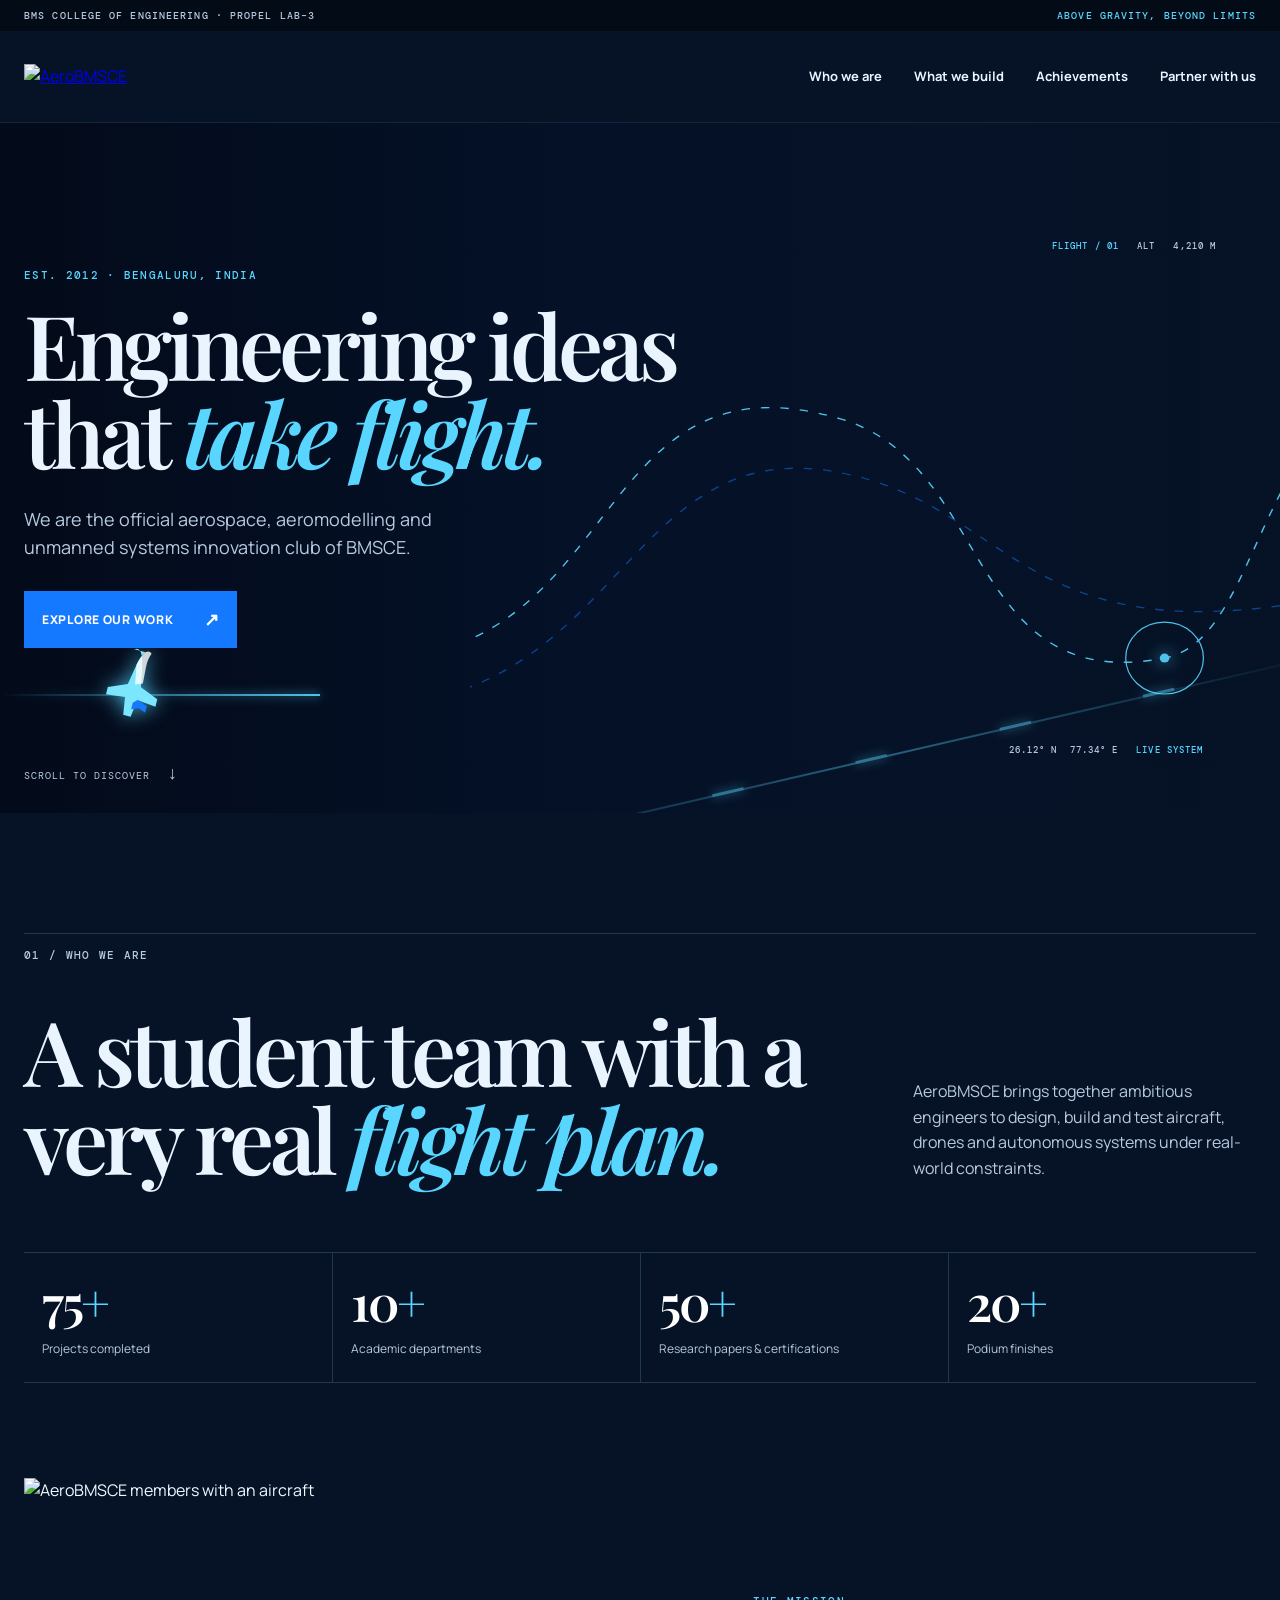
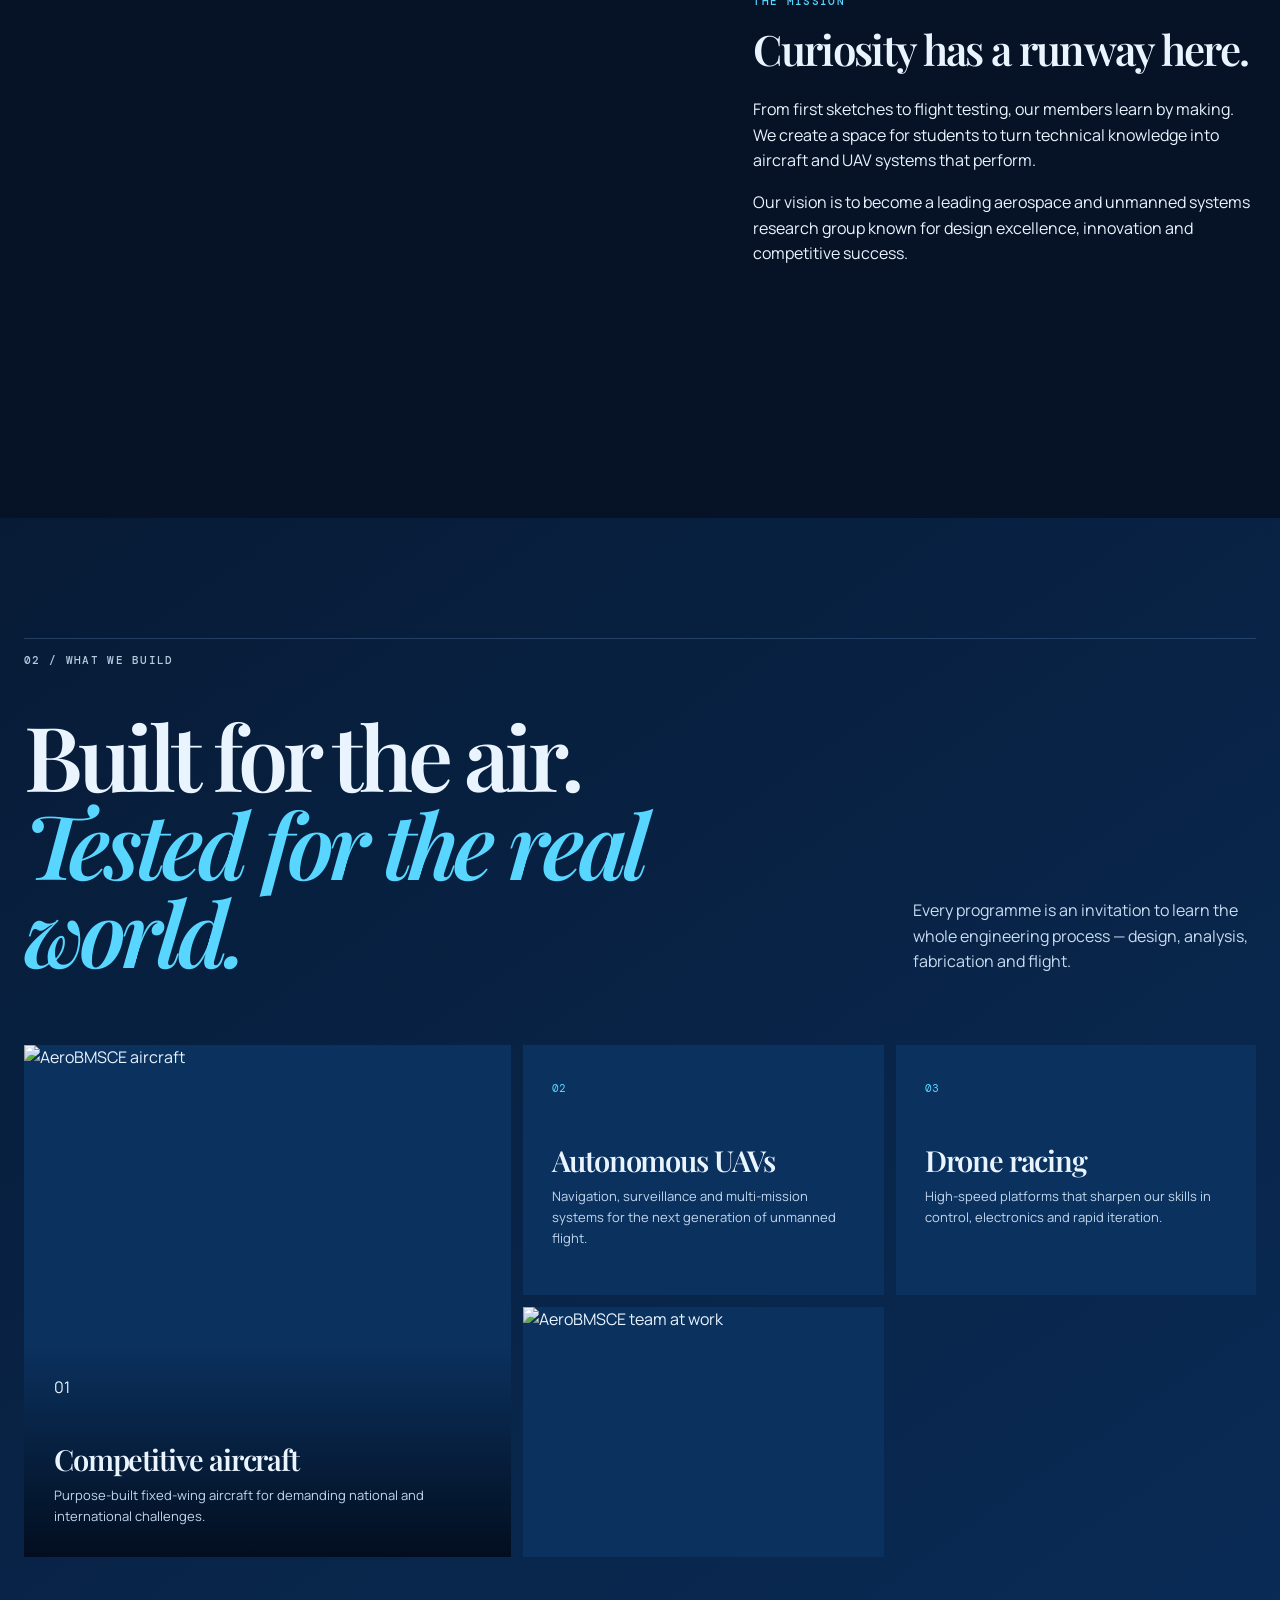
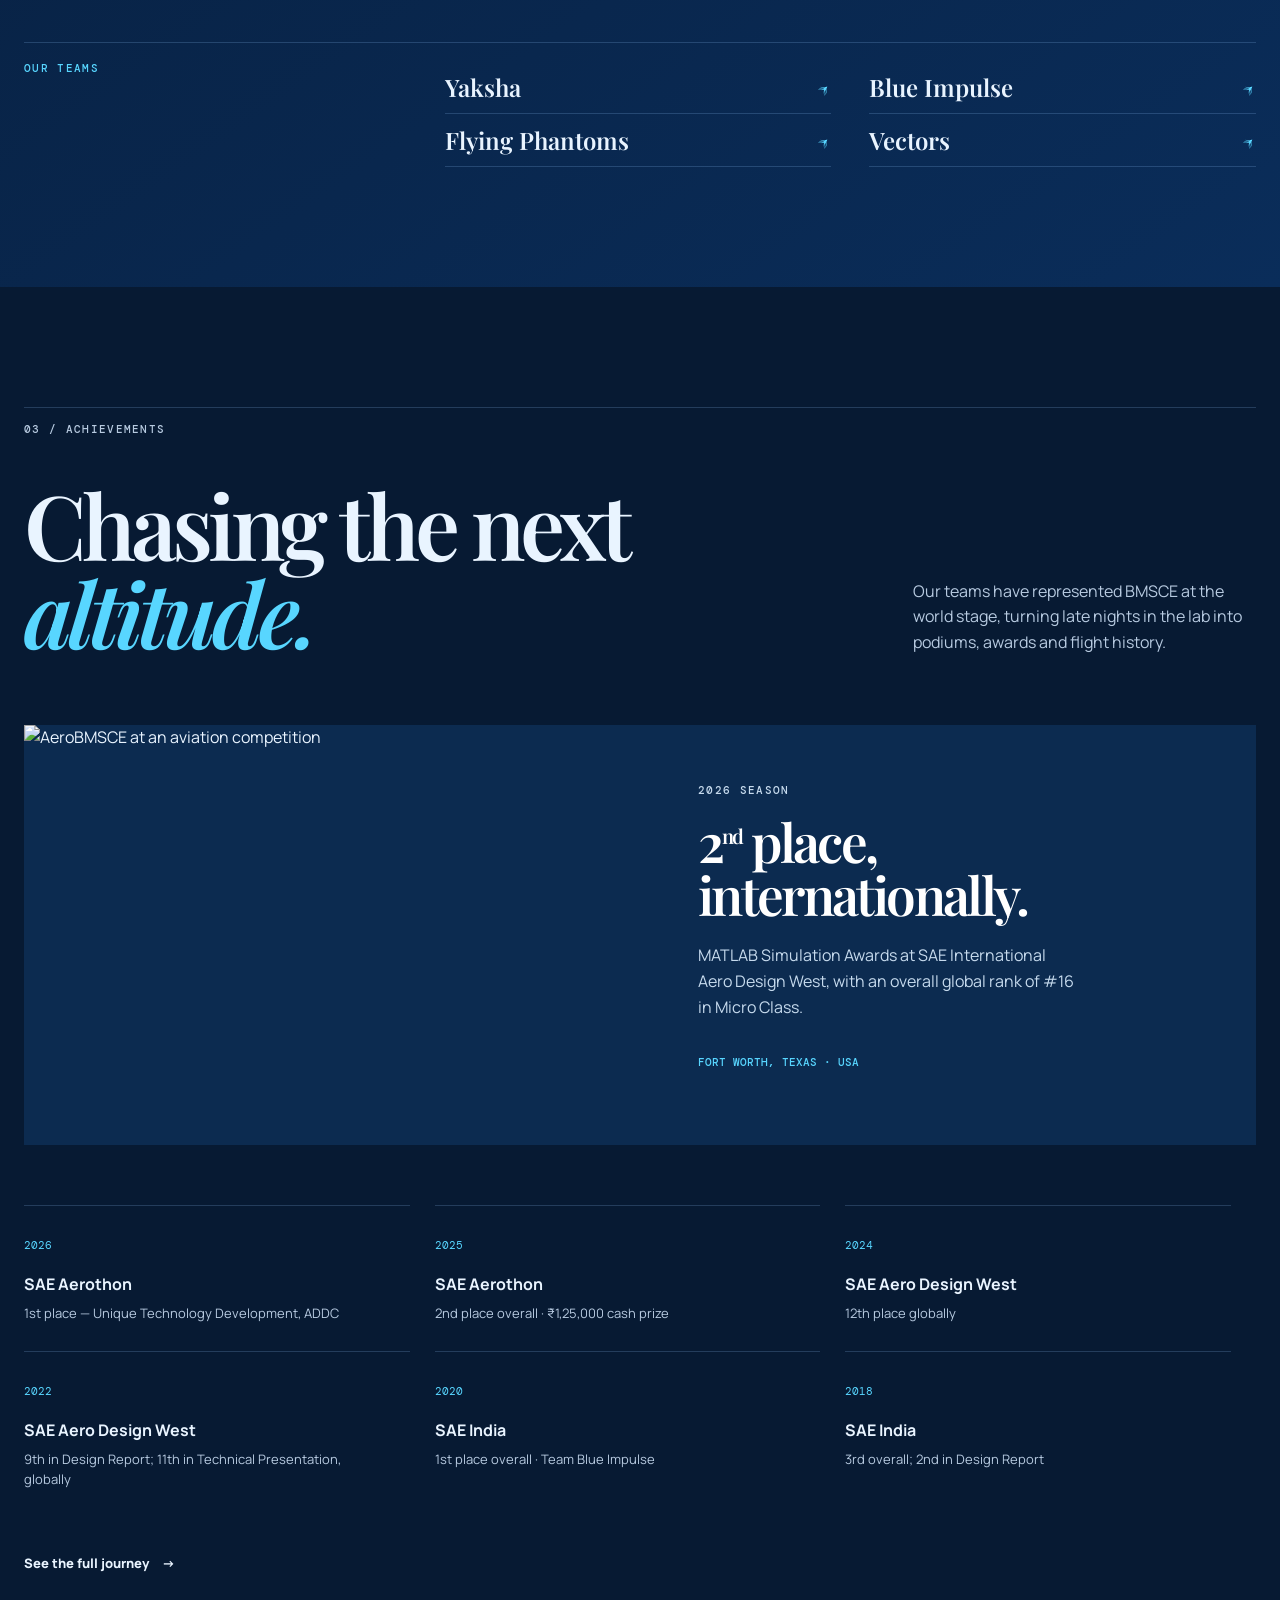
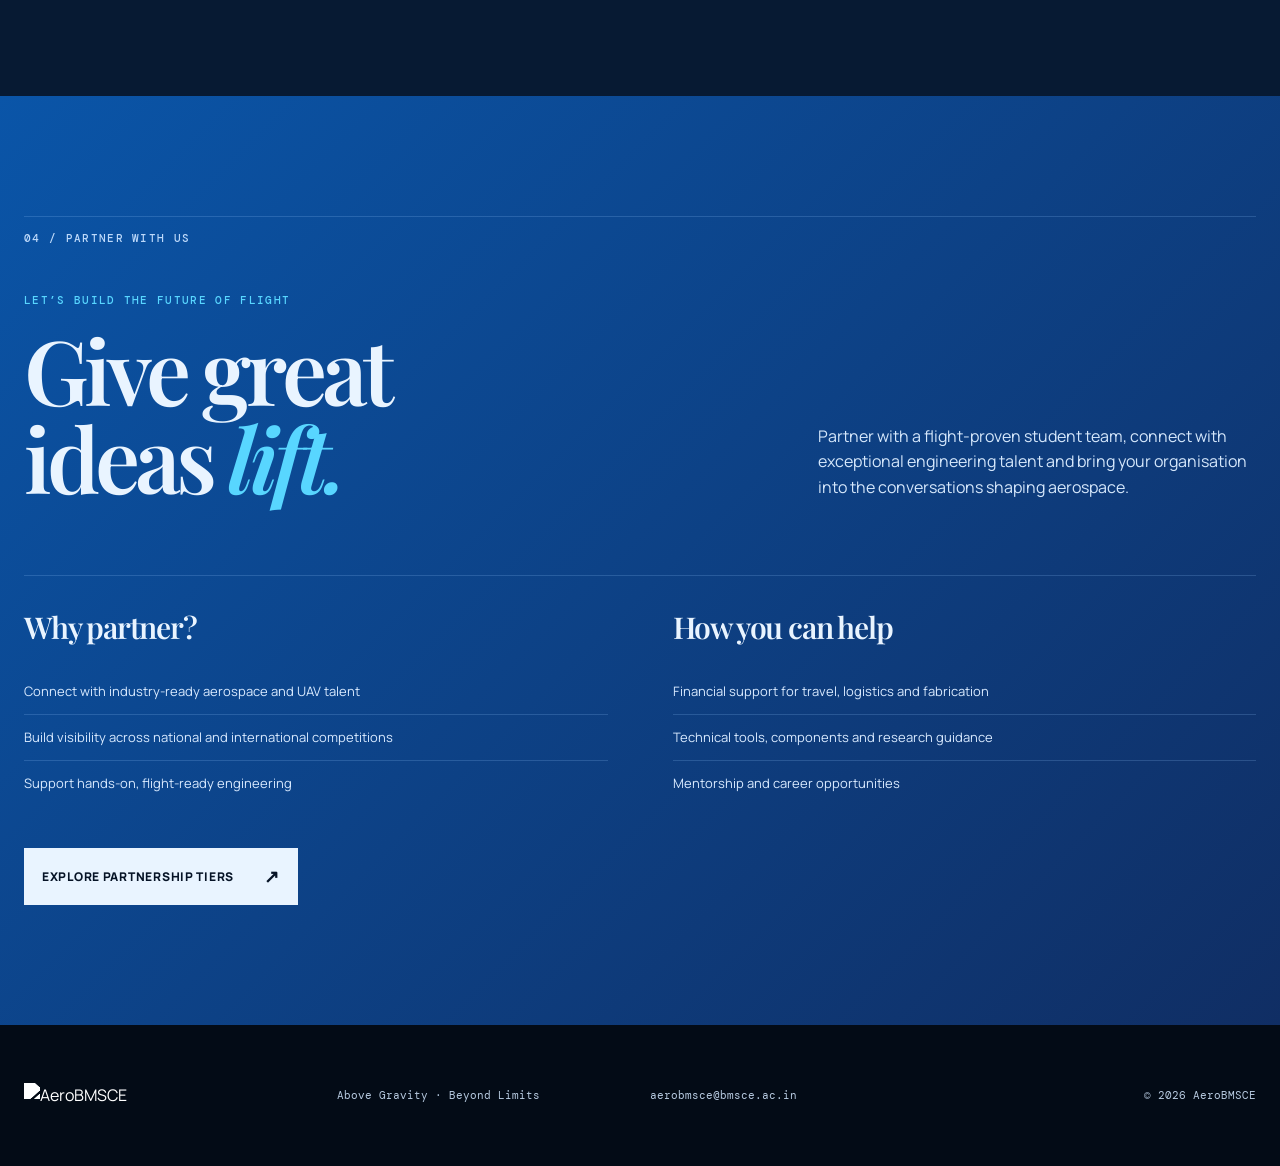
==== index.html @ 064d7021 "Revamp AeroBMSCE website" ====
<!doctype html>
<html lang="en"><head><meta charset="utf-8"><meta name="viewport" content="width=device-width, initial-scale=1"><meta name="description" content="AeroBMSCE — student aerospace and unmanned systems innovation team."><title>AeroBMSCE | Above Gravity, Beyond Limits</title><link rel="preconnect" href="https://fonts.googleapis.com"><link rel="preconnect" href="https://fonts.gstatic.com" crossorigin><link href="https://fonts.googleapis.com/css2?family=DM+Mono:wght@400;500&family=Manrope:wght@400;500;600;700;800&family=Playfair+Display:ital,wght@0,600;0,700;1,600&display=swap" rel="stylesheet"><link rel="stylesheet" href="style.css"></head>
<body><div class="announcement">BMS College of Engineering · Propel Lab–3 <span>Above Gravity, Beyond Limits</span></div><header class="site-header"><a class="brand" href="#top" aria-label="AeroBMSCE home"><img src="images/header-logo.png" alt="AeroBMSCE"></a><button class="menu-toggle" aria-expanded="false" aria-controls="main-nav">Menu</button><nav id="main-nav" class="main-nav" aria-label="Main navigation"><a href="#about">Who we are</a><a href="#build">What we build</a><a href="#achievements">Achievements</a><a href="#partner">Partner with us</a></nav></header>
<main id="top"><section class="hero" aria-labelledby="hero-title"><div class="hero-image"></div><div class="hero-copy"><p class="eyebrow">Est. 2012 · Bengaluru, India</p><h1 id="hero-title">Engineering ideas<br>that <em>take flight.</em></h1><p class="lede">We are the official aerospace, aeromodelling and unmanned systems innovation club of BMSCE.</p><a class="button button-light" href="#about">Explore our work <span>↗</span></a></div><a class="scroll-cue" href="#about">Scroll to discover <span>↓</span></a></section>
<section id="about" class="section about"><div class="section-label">01 / Who we are</div><div class="split-heading"><h2>A student team with a very real <em>flight plan.</em></h2><p>AeroBMSCE brings together ambitious engineers to design, build and test aircraft, drones and autonomous systems under real-world constraints.</p></div><div class="stats"><div><strong>75<span>+</span></strong><p>Projects completed</p></div><div><strong>10<span>+</span></strong><p>Academic departments</p></div><div><strong>50<span>+</span></strong><p>Research papers &amp; certifications</p></div><div><strong>20<span>+</span></strong><p>Podium finishes</p></div></div><div class="about-grid"><img src="images/photo8.jpg" alt="AeroBMSCE members with an aircraft"><div><p class="eyebrow">The mission</p><h3>Curiosity has a runway here.</h3><p>From first sketches to flight testing, our members learn by making. We create a space for students to turn technical knowledge into aircraft and UAV systems that perform.</p><p>Our vision is to become a leading aerospace and unmanned systems research group known for design excellence, innovation and competitive success.</p></div></div></section>
<section id="build" class="section dark-section"><div class="section-label">02 / What we build</div><div class="split-heading"><h2>Built for the air.<br><em>Tested for the real world.</em></h2><p>Every programme is an invitation to learn the whole engineering process — design, analysis, fabrication and flight.</p></div><div class="build-grid"><article class="build-card feature"><img src="images/photo1.jpg" alt="AeroBMSCE aircraft"><div><span>01</span><h3>Competitive aircraft</h3><p>Purpose-built fixed-wing aircraft for demanding national and international challenges.</p></div></article><article class="build-card"><span>02</span><h3>Autonomous UAVs</h3><p>Navigation, surveillance and multi-mission systems for the next generation of unmanned flight.</p></article><article class="build-card"><span>03</span><h3>Drone racing</h3><p>High-speed platforms that sharpen our skills in control, electronics and rapid iteration.</p></article><article class="build-card image-card"><img src="images/photo3.jpg" alt="AeroBMSCE team at work"></article></div><div class="programmes"><p class="eyebrow">Our teams</p><div><a href="journey.html#yaksha">Yaksha <span>↗</span></a><a href="journey.html#blue-impulse">Blue Impulse <span>↗</span></a><a href="journey.html#phantoms">Flying Phantoms <span>↗</span></a><a href="journey.html#vectors">Vectors <span>↗</span></a></div></div></section>
<section id="achievements" class="section achievements"><div class="section-label">03 / Achievements</div><div class="split-heading"><h2>Chasing the next<br><em>altitude.</em></h2><p>Our teams have represented BMSCE at the world stage, turning late nights in the lab into podiums, awards and flight history.</p></div><div class="achievement-feature"><img src="images/photo5.jpg" alt="AeroBMSCE at an aviation competition"><div><p class="eyebrow">2026 season</p><h3>2<sup>nd</sup> place, internationally.</h3><p>MATLAB Simulation Awards at SAE International Aero Design West, with an overall global rank of #16 in Micro Class.</p><p class="location">Fort Worth, Texas · USA</p></div></div><div class="timeline"><article><span>2026</span><h3>SAE Aerothon</h3><p>1st place — Unique Technology Development, ADDC</p></article><article><span>2025</span><h3>SAE Aerothon</h3><p>2nd place overall · ₹1,25,000 cash prize</p></article><article><span>2024</span><h3>SAE Aero Design West</h3><p>12th place globally</p></article><article><span>2022</span><h3>SAE Aero Design West</h3><p>9th in Design Report; 11th in Technical Presentation, globally</p></article><article><span>2020</span><h3>SAE India</h3><p>1st place overall · Team Blue Impulse</p></article><article><span>2018</span><h3>SAE India</h3><p>3rd overall; 2nd in Design Report</p></article></div><a class="text-link" href="journey.html">See the full journey <span>→</span></a></section>
<section id="partner" class="section partner"><div class="section-label">04 / Partner with us</div><div class="partner-hero"><div><p class="eyebrow">Let’s build the future of flight</p><h2>Give great<br>ideas <em>lift.</em></h2></div><p>Partner with a flight-proven student team, connect with exceptional engineering talent and bring your organisation into the conversations shaping aerospace.</p></div><div class="partner-grid"><div><h3>Why partner?</h3><ul><li>Connect with industry-ready aerospace and UAV talent</li><li>Build visibility across national and international competitions</li><li>Support hands-on, flight-ready engineering</li></ul></div><div><h3>How you can help</h3><ul><li>Financial support for travel, logistics and fabrication</li><li>Technical tools, components and research guidance</li><li>Mentorship and career opportunities</li></ul></div></div><a class="button button-dark" href="partners.html">Explore partnership tiers <span>↗</span></a></section></main>
<footer><img src="images/header-logo.png" alt="AeroBMSCE"><p>Above Gravity · Beyond Limits</p><a href="mailto:aerobmsce@bmsce.ac.in">aerobmsce@bmsce.ac.in</a><small>© <span id="year"></span> AeroBMSCE</small></footer><script src="script.js"></script></body></html>
---- style.css ----
:root{--navy:#061326;--navy-2:#0a2344;--blue:#1479ff;--cyan:#58d6ff;--ice:#e9f4ff;--mist:#b7cae0;--line:rgba(152,201,255,.2)}*{box-sizing:border-box}html{scroll-behavior:smooth}body{margin:0;background:var(--navy);color:var(--ice);font:16px/1.6 Manrope,Arial,sans-serif}.announcement{background:#030b16;color:var(--mist);font:500 10px/1.3 'DM Mono',monospace;letter-spacing:.11em;padding:9px max(24px,calc((100vw - 1280px)/2));text-transform:uppercase}.announcement span{float:right;color:var(--cyan)}.site-header{height:92px;display:flex;align-items:center;justify-content:space-between;padding:0 max(24px,calc((100vw - 1280px)/2));background:var(--navy);position:relative;z-index:2;border-bottom:1px solid rgba(152,201,255,.1)}.brand img,footer img{display:block;width:175px;height:auto}.main-nav{display:flex;gap:32px}.main-nav a{color:var(--ice);font-size:13px;font-weight:700;text-decoration:none}.main-nav a:hover,.text-link:hover{color:var(--cyan)}.menu-toggle{display:none;background:none;border:0;color:var(--ice);font:700 13px Manrope}.hero{min-height:690px;position:relative;background:var(--navy);color:var(--ice);overflow:hidden}.hero-image{position:absolute;inset:0;background:linear-gradient(90deg,rgba(3,10,25,.94),rgba(3,16,40,.7) 45%,rgba(3,16,40,.12)),url('images/photo2.jpg') center/cover}.hero-copy{position:relative;max-width:1280px;margin:auto;padding:145px 24px}.eyebrow,.section-label{font:500 11px 'DM Mono',monospace;letter-spacing:.12em;text-transform:uppercase}.eyebrow{color:var(--cyan);margin:0 0 18px}.hero h1,h2{font:600 clamp(49px,7vw,100px)/.98 'Playfair Display',Georgia,serif;letter-spacing:-.055em;margin:0}.hero h1 em,h2 em{color:var(--cyan);font-weight:600}.lede{max-width:465px;margin:29px 0;color:var(--mist);font-size:18px}.button{display:inline-flex;gap:30px;align-items:center;padding:14px 18px;text-decoration:none;font-size:12px;font-weight:800;text-transform:uppercase;letter-spacing:.06em}.button span{font-size:18px}.button-light{background:var(--blue);color:white}.button-dark{background:var(--ice);color:var(--navy)}.scroll-cue{bottom:28px;left:max(24px,calc((100vw - 1280px)/2));position:absolute;color:var(--mist);font:10px 'DM Mono',monospace;letter-spacing:.1em;text-decoration:none;text-transform:uppercase}.scroll-cue span{font-size:18px;margin-left:10px}.section{padding:120px max(24px,calc((100vw - 1280px)/2))}.section-label{border-top:1px solid var(--line);padding-top:14px;color:var(--mist)}.split-heading{display:grid;grid-template-columns:1.4fr .6fr;gap:90px;align-items:end;margin:44px 0 70px}.split-heading>p{margin:0;color:var(--mist)}.about{background:var(--navy)}.about-grid{display:grid;grid-template-columns:1.1fr .9fr;gap:9vw;align-items:center;margin-top:95px}.about-grid img{height:520px;width:100%;object-fit:cover;filter:saturate(1.1) contrast(1.05)}.about-grid h3,.partner-grid h3{font:600 42px/1.1 'Playfair Display',serif;letter-spacing:-.04em;margin:0 0 25px}.stats{display:grid;grid-template-columns:repeat(4,1fr);border-top:1px solid var(--line);border-bottom:1px solid var(--line)}.stats div{padding:24px 18px;border-left:1px solid var(--line)}.stats div:first-child{border-left:0}.stats strong{font:600 50px/1 'Playfair Display',serif;letter-spacing:-.05em;color:white}.stats strong span{color:var(--cyan)}.stats p{font-size:12px;margin:10px 0 0;color:var(--mist)}.dark-section{background:linear-gradient(145deg,#071b36,#0a2d5a);color:var(--ice)}.dark-section .section-label{border-color:var(--line);color:var(--mist)}.dark-section .split-heading>p{color:#c9dcf1}.build-grid{display:grid;grid-template-columns:1.15fr .85fr .85fr;grid-template-rows:250px 250px;gap:12px}.build-card{background:#0b315e;padding:29px;position:relative}.build-card>span{color:var(--cyan);font:11px 'DM Mono',monospace}.build-card h3{font:600 29px/1.1 'Playfair Display',serif;letter-spacing:-.04em;margin:46px 0 9px}.build-card p{color:#c2d7ed;font-size:13px;margin:0}.build-card.feature{grid-row:span 2;padding:0}.build-card.feature img,.image-card img{width:100%;height:100%;object-fit:cover}.build-card.feature>div{position:absolute;inset:auto 0 0;padding:30px;background:linear-gradient(transparent,rgba(2,12,28,.95))}.build-card.feature h3{margin-top:44px}.image-card{padding:0}.programmes{display:grid;grid-template-columns:.65fr 1.35fr;gap:30px;margin-top:85px;padding-top:18px;border-top:1px solid var(--line)}.programmes .eyebrow{margin:0}.programmes div{display:grid;grid-template-columns:repeat(2,1fr);gap:0 38px}.programmes a{border-bottom:1px solid var(--line);padding:10px 0;color:var(--ice);font:600 24px 'Playfair Display',serif;text-decoration:none}.programmes a span{float:right;color:var(--cyan)}.achievements{background:#071a33}.achievement-feature{display:grid;grid-template-columns:1fr 1fr;background:#0c2b50}.achievement-feature img{height:420px;width:100%;object-fit:cover}.achievement-feature div{padding:58px}.achievement-feature h3{font:600 53px/1 'Playfair Display',serif;letter-spacing:-.05em;margin:0 0 22px;color:white}.achievement-feature sup{font-size:20px}.achievement-feature p{max-width:380px;color:#c6daed}.location{font:500 11px 'DM Mono',monospace;text-transform:uppercase;color:var(--cyan)!important;margin-top:35px}.timeline{display:grid;grid-template-columns:repeat(3,1fr);margin-top:60px}.timeline article{padding:25px 25px 28px 0;border-top:1px solid var(--line);margin-right:25px}.timeline span{font:11px 'DM Mono',monospace;color:var(--cyan)}.timeline h3{font-size:16px;margin:15px 0 5px}.timeline p{font-size:13px;color:var(--mist);margin:0}.text-link{display:inline-block;margin-top:35px;color:var(--ice);font-size:13px;font-weight:800;text-decoration:none}.text-link span{margin-left:10px}.partner{background:linear-gradient(135deg,#0a55a8,#102e64)}.partner .section-label{border-color:var(--line);color:#bdd9fa}.partner-hero{display:grid;grid-template-columns:1fr .65fr;gap:120px;align-items:end;margin:48px 0 75px}.partner-hero p:last-child{margin:0;color:#d5e7fb}.partner-grid{display:grid;grid-template-columns:1fr 1fr;gap:65px;border-top:1px solid var(--line);padding:35px 0 42px}.partner-grid h3{font-size:30px}.partner-grid ul{list-style:none;padding:0;margin:0}.partner-grid li{border-top:1px solid var(--line);padding:12px 0;font-size:13px;color:#d9eaff}.partner-grid li:first-child{border:0}footer{background:#030b16;color:var(--mist);padding:58px max(24px,calc((100vw - 1280px)/2));display:grid;grid-template-columns:1fr 1fr 1fr 1fr;align-items:center;gap:20px}footer img{filter:brightness(0) invert(1)}footer p,footer a,footer small{margin:0;font:11px 'DM Mono',monospace;color:var(--mist);text-decoration:none}footer small{text-align:right}.inner-page{max-width:1280px;margin:auto;padding:100px 24px;background:var(--navy)}.inner-page>h1{color:var(--ice)}.inner-page>h1 em{color:var(--cyan)}.intro{max-width:570px;font-size:19px;margin:28px 0 65px;color:var(--mist)}.inner-hero{display:block;width:100%;height:500px;object-fit:cover}.milestones{margin-top:65px}.milestones article{display:grid;grid-template-columns:180px 1fr 1.4fr;gap:35px;padding:28px 0;border-top:1px solid var(--line)}.milestones span,.tiers-new article>p{font:11px 'DM Mono',monospace;color:var(--cyan)}.milestones h2{font:600 26px/1.15 'Playfair Display',serif;letter-spacing:-.04em}.milestones p{margin:0;color:var(--mist);font-size:14px}.team-list{margin-top:95px}.team-list>div{display:flex;justify-content:space-between;border-top:1px solid var(--line);padding:20px 0}.team-list b{font:600 26px 'Playfair Display',serif}.team-list span{font-size:13px;color:var(--mist)}.tiers-new{display:grid;grid-template-columns:repeat(2,1fr);gap:12px}.tiers-new article{background:#0b315e;color:var(--ice);padding:34px}.tiers-new h2,.ecosystem h2,.contact-block h2{font:600 40px/1.05 'Playfair Display',serif;letter-spacing:-.04em;margin:34px 0 8px}.tiers-new b{font-size:12px;color:var(--cyan)}.tiers-new ul{font-size:13px;color:#c6daed;padding-left:18px;margin-top:25px}.ecosystem{margin:100px 0}.ecosystem h2{max-width:650px}.ecosystem>div{display:flex;flex-wrap:wrap;gap:20px;margin-top:40px}.ecosystem img{object-fit:contain;width:135px;height:55px;filter:grayscale(1) brightness(3)}.contact-block{background:#0b58af;padding:55px}.contact-block .eyebrow{color:var(--cyan)}.contact-block h2{margin-bottom:35px}@media(max-width:760px){.announcement span{display:none}.site-header{height:72px}.brand img{width:140px}.menu-toggle{display:block}.main-nav{display:none;position:absolute;top:72px;left:0;right:0;background:var(--navy);padding:18px 24px;flex-direction:column;gap:15px;border-top:1px solid var(--line)}.main-nav.open{display:flex}.hero{min-height:620px}.hero-copy{padding-top:110px}.split-heading,.about-grid,.achievement-feature,.partner-hero{grid-template-columns:1fr;gap:28px}.split-heading{margin-bottom:45px}.section{padding-top:76px;padding-bottom:76px}.stats{grid-template-columns:1fr 1fr}.stats div:nth-child(3){border-left:0;border-top:1px solid var(--line)}.stats div:nth-child(4){border-top:1px solid var(--line)}.about-grid{margin-top:55px}.about-grid img{height:360px}.build-grid{grid-template-columns:1fr 1fr;grid-template-rows:260px 220px 220px}.build-card.feature{grid-row:span 2}.image-card{grid-column:span 2}.programmes{grid-template-columns:1fr}.programmes div{grid-template-columns:1fr}.achievement-feature img{height:300px}.achievement-feature div{padding:35px}.timeline{grid-template-columns:1fr 1fr}.partner-grid{gap:30px}.hero h1,h2{font-size:clamp(45px,13vw,70px)}footer{grid-template-columns:1fr;gap:18px}footer small{text-align:left}.inner-page{padding-top:70px}.inner-hero{height:300px}.milestones article{grid-template-columns:1fr;gap:8px}.tiers-new{grid-template-columns:1fr}.team-list>div{display:block}.team-list span{display:block}.contact-block{padding:35px}}@media(max-width:420px){.stats strong{font-size:40px}.build-grid{grid-template-columns:1fr;grid-template-rows:330px 220px 220px 220px}.build-card.feature,.image-card{grid-column:auto;grid-row:auto}.timeline,.partner-grid{grid-template-columns:1fr}}
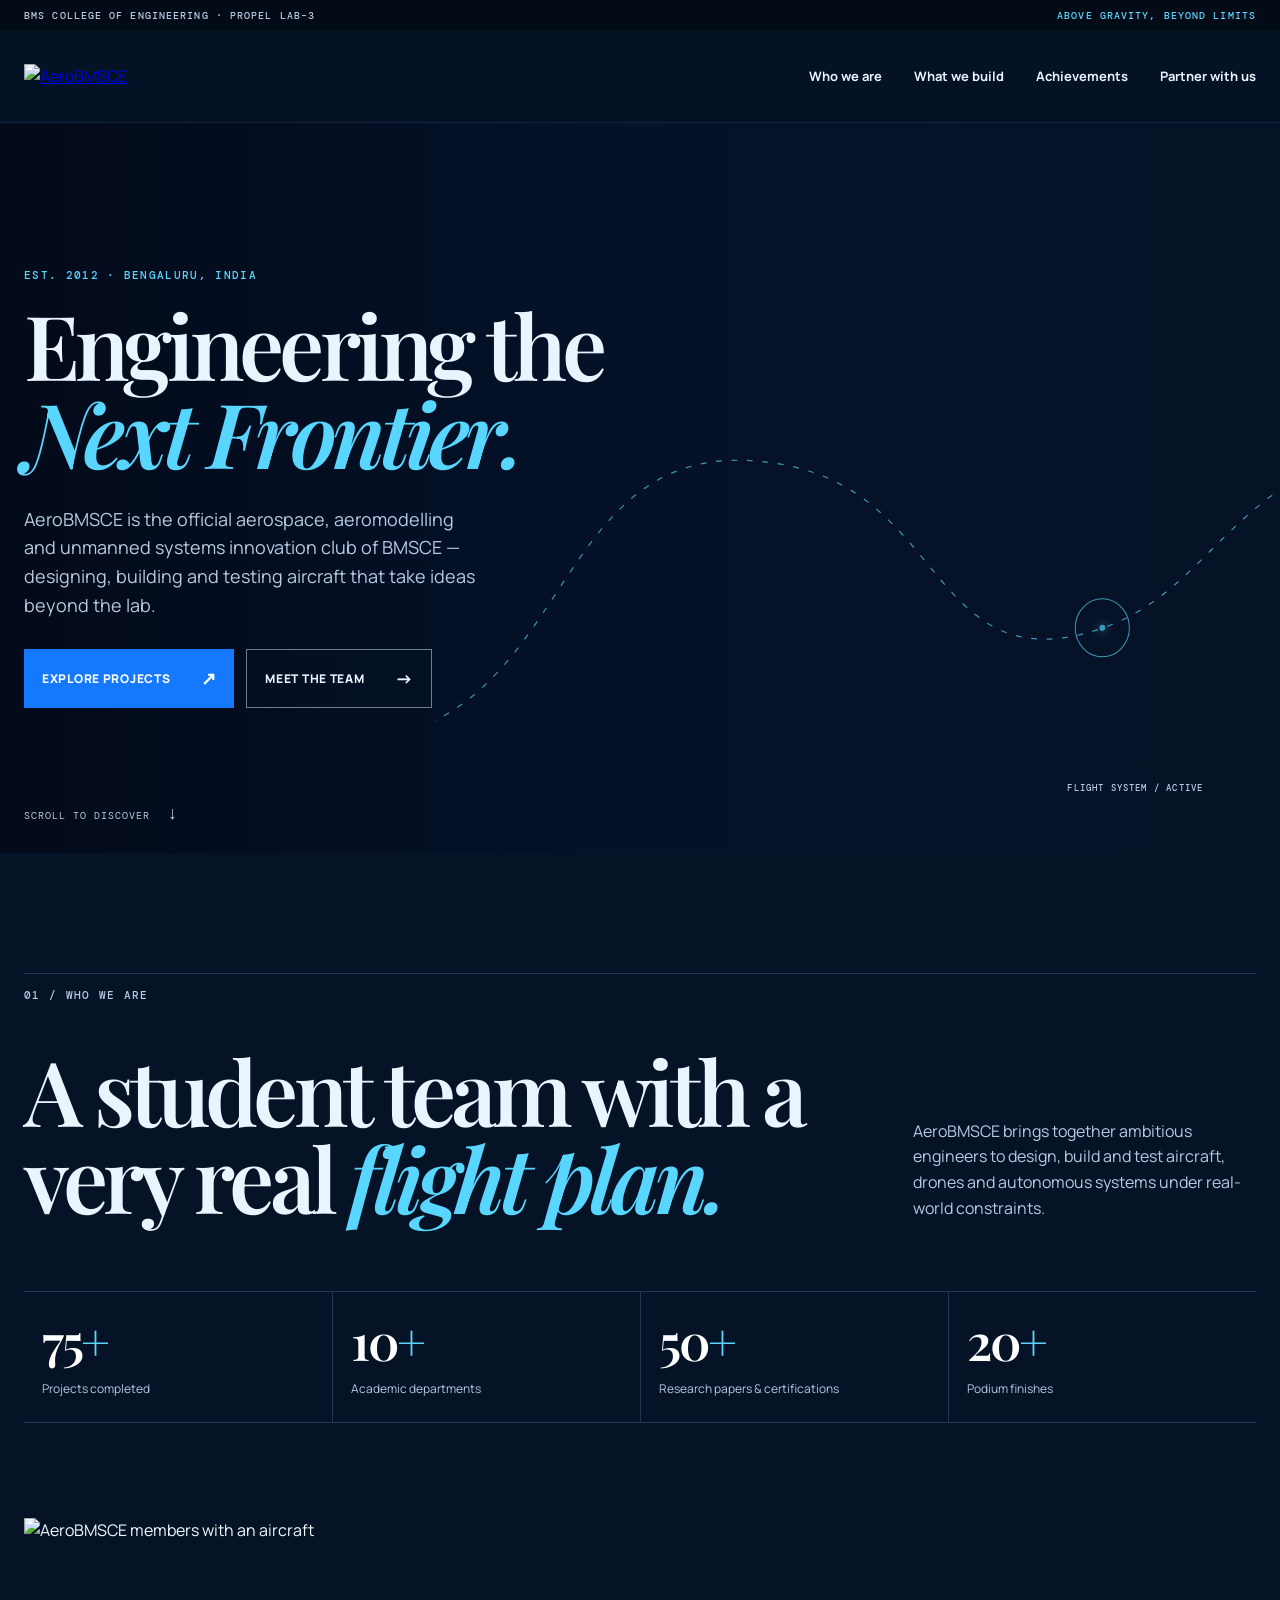
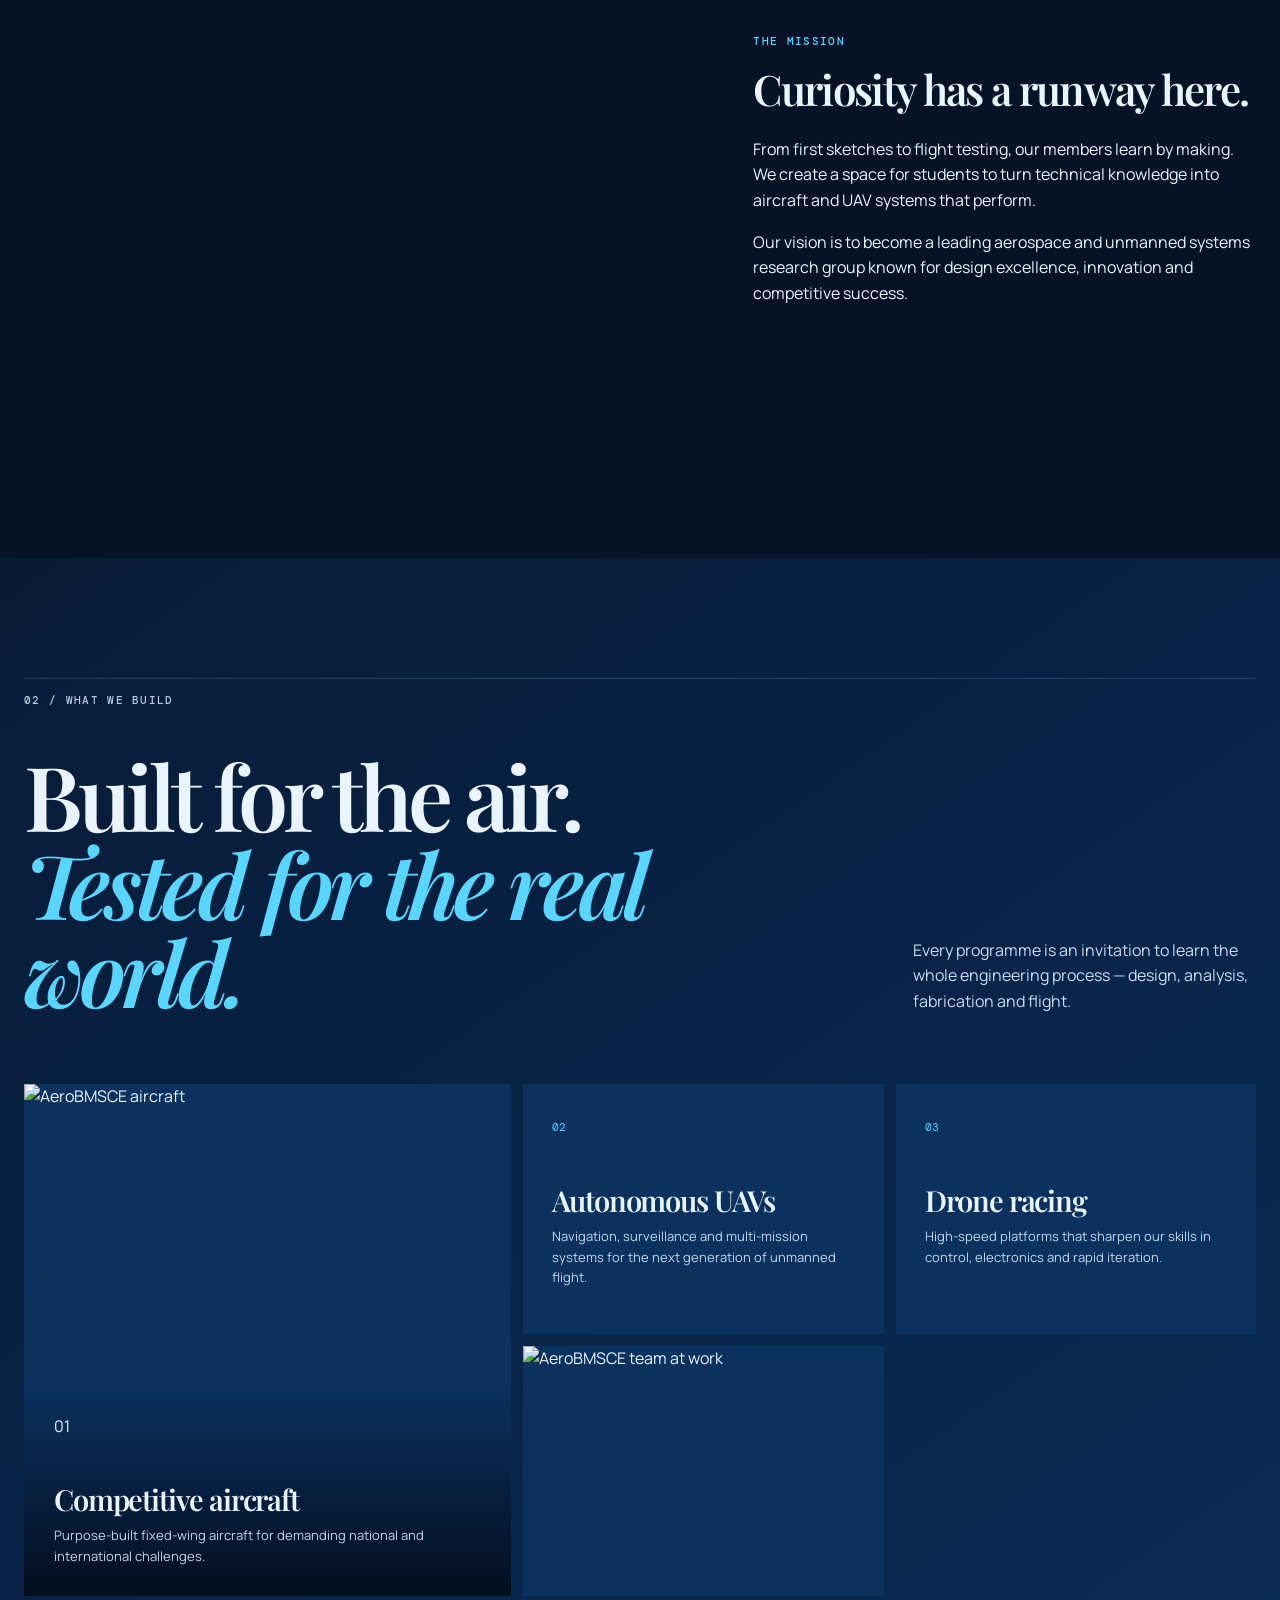
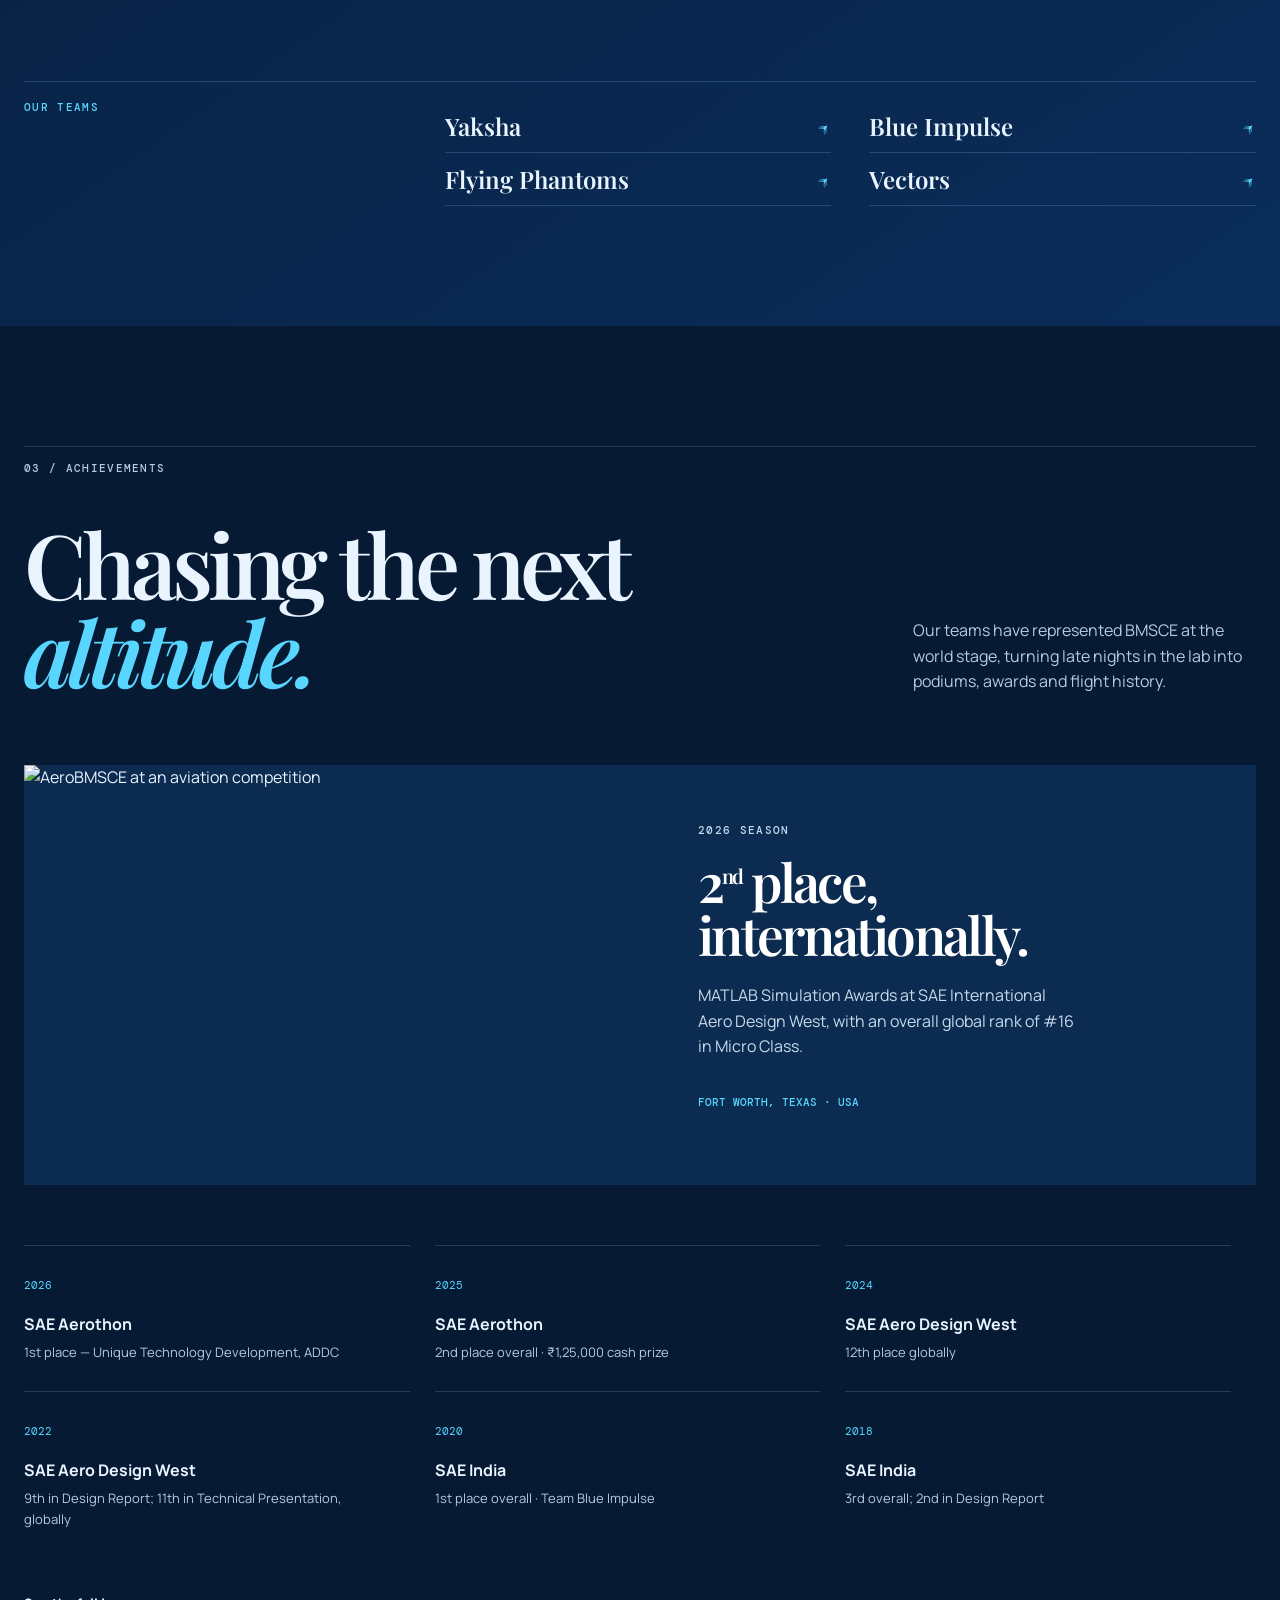
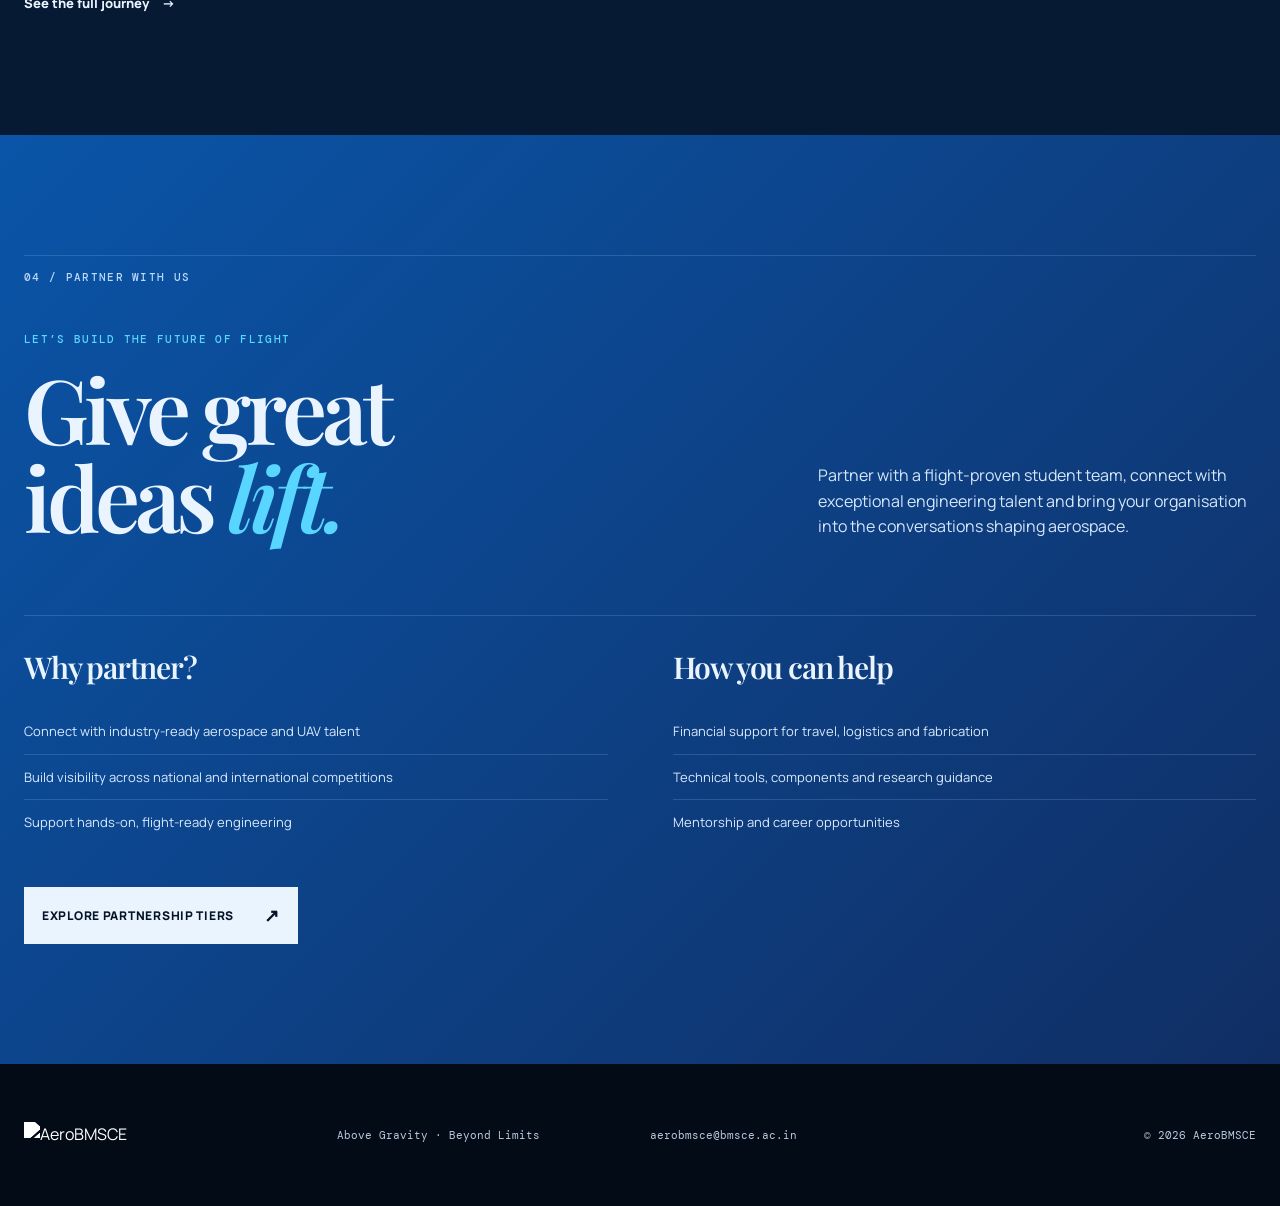
==== commit 69a230e4: "Refine aerospace interaction and accessibility" ====
--- a/index.html
+++ b/index.html
@@ -1,7 +1,7 @@
 <!doctype html>
 <html lang="en"><head><meta charset="utf-8"><meta name="viewport" content="width=device-width, initial-scale=1"><meta name="description" content="AeroBMSCE — student aerospace and unmanned systems innovation team."><title>AeroBMSCE | Above Gravity, Beyond Limits</title><link rel="preconnect" href="https://fonts.googleapis.com"><link rel="preconnect" href="https://fonts.gstatic.com" crossorigin><link href="https://fonts.googleapis.com/css2?family=DM+Mono:wght@400;500&family=Manrope:wght@400;500;600;700;800&family=Playfair+Display:ital,wght@0,600;0,700;1,600&display=swap" rel="stylesheet"><link rel="stylesheet" href="style.css"></head>
 <body><div class="announcement">BMS College of Engineering · Propel Lab–3 <span>Above Gravity, Beyond Limits</span></div><header class="site-header"><a class="brand" href="#top" aria-label="AeroBMSCE home"><img src="images/header-logo.png" alt="AeroBMSCE"></a><button class="menu-toggle" aria-expanded="false" aria-controls="main-nav">Menu</button><nav id="main-nav" class="main-nav" aria-label="Main navigation"><a href="#about">Who we are</a><a href="#build">What we build</a><a href="#achievements">Achievements</a><a href="#partner">Partner with us</a></nav></header>
-<main id="top"><section class="hero" aria-labelledby="hero-title"><div class="hero-image"></div><div class="hero-copy"><p class="eyebrow">Est. 2012 · Bengaluru, India</p><h1 id="hero-title">Engineering ideas<br>that <em>take flight.</em></h1><p class="lede">We are the official aerospace, aeromodelling and unmanned systems innovation club of BMSCE.</p><a class="button button-light" href="#about">Explore our work <span>↗</span></a></div><a class="scroll-cue" href="#about">Scroll to discover <span>↓</span></a></section>
+<main id="top"><section class="hero" aria-labelledby="hero-title"><div class="hero-image"></div><div class="hero-copy"><p class="eyebrow">Est. 2012 · Bengaluru, India</p><h1 id="hero-title">Engineering the<br><em>Next Frontier.</em></h1><p class="lede">AeroBMSCE is the official aerospace, aeromodelling and unmanned systems innovation club of BMSCE — designing, building and testing aircraft that take ideas beyond the lab.</p><div class="hero-actions"><a class="button button-light" href="#build">Explore Projects <span>↗</span></a><a class="button button-ghost" href="journey.html#yaksha">Meet the Team <span>→</span></a></div></div><a class="scroll-cue" href="#about">Scroll to discover <span>↓</span></a></section>
 <section id="about" class="section about"><div class="section-label">01 / Who we are</div><div class="split-heading"><h2>A student team with a very real <em>flight plan.</em></h2><p>AeroBMSCE brings together ambitious engineers to design, build and test aircraft, drones and autonomous systems under real-world constraints.</p></div><div class="stats"><div><strong>75<span>+</span></strong><p>Projects completed</p></div><div><strong>10<span>+</span></strong><p>Academic departments</p></div><div><strong>50<span>+</span></strong><p>Research papers &amp; certifications</p></div><div><strong>20<span>+</span></strong><p>Podium finishes</p></div></div><div class="about-grid"><img src="images/photo8.jpg" alt="AeroBMSCE members with an aircraft"><div><p class="eyebrow">The mission</p><h3>Curiosity has a runway here.</h3><p>From first sketches to flight testing, our members learn by making. We create a space for students to turn technical knowledge into aircraft and UAV systems that perform.</p><p>Our vision is to become a leading aerospace and unmanned systems research group known for design excellence, innovation and competitive success.</p></div></div></section>
 <section id="build" class="section dark-section"><div class="section-label">02 / What we build</div><div class="split-heading"><h2>Built for the air.<br><em>Tested for the real world.</em></h2><p>Every programme is an invitation to learn the whole engineering process — design, analysis, fabrication and flight.</p></div><div class="build-grid"><article class="build-card feature"><img src="images/photo1.jpg" alt="AeroBMSCE aircraft"><div><span>01</span><h3>Competitive aircraft</h3><p>Purpose-built fixed-wing aircraft for demanding national and international challenges.</p></div></article><article class="build-card"><span>02</span><h3>Autonomous UAVs</h3><p>Navigation, surveillance and multi-mission systems for the next generation of unmanned flight.</p></article><article class="build-card"><span>03</span><h3>Drone racing</h3><p>High-speed platforms that sharpen our skills in control, electronics and rapid iteration.</p></article><article class="build-card image-card"><img src="images/photo3.jpg" alt="AeroBMSCE team at work"></article></div><div class="programmes"><p class="eyebrow">Our teams</p><div><a href="journey.html#yaksha">Yaksha <span>↗</span></a><a href="journey.html#blue-impulse">Blue Impulse <span>↗</span></a><a href="journey.html#phantoms">Flying Phantoms <span>↗</span></a><a href="journey.html#vectors">Vectors <span>↗</span></a></div></div></section>
 <section id="achievements" class="section achievements"><div class="section-label">03 / Achievements</div><div class="split-heading"><h2>Chasing the next<br><em>altitude.</em></h2><p>Our teams have represented BMSCE at the world stage, turning late nights in the lab into podiums, awards and flight history.</p></div><div class="achievement-feature"><img src="images/photo5.jpg" alt="AeroBMSCE at an aviation competition"><div><p class="eyebrow">2026 season</p><h3>2<sup>nd</sup> place, internationally.</h3><p>MATLAB Simulation Awards at SAE International Aero Design West, with an overall global rank of #16 in Micro Class.</p><p class="location">Fort Worth, Texas · USA</p></div></div><div class="timeline"><article><span>2026</span><h3>SAE Aerothon</h3><p>1st place — Unique Technology Development, ADDC</p></article><article><span>2025</span><h3>SAE Aerothon</h3><p>2nd place overall · ₹1,25,000 cash prize</p></article><article><span>2024</span><h3>SAE Aero Design West</h3><p>12th place globally</p></article><article><span>2022</span><h3>SAE Aero Design West</h3><p>9th in Design Report; 11th in Technical Presentation, globally</p></article><article><span>2020</span><h3>SAE India</h3><p>1st place overall · Team Blue Impulse</p></article><article><span>2018</span><h3>SAE India</h3><p>3rd overall; 2nd in Design Report</p></article></div><a class="text-link" href="journey.html">See the full journey <span>→</span></a></section>
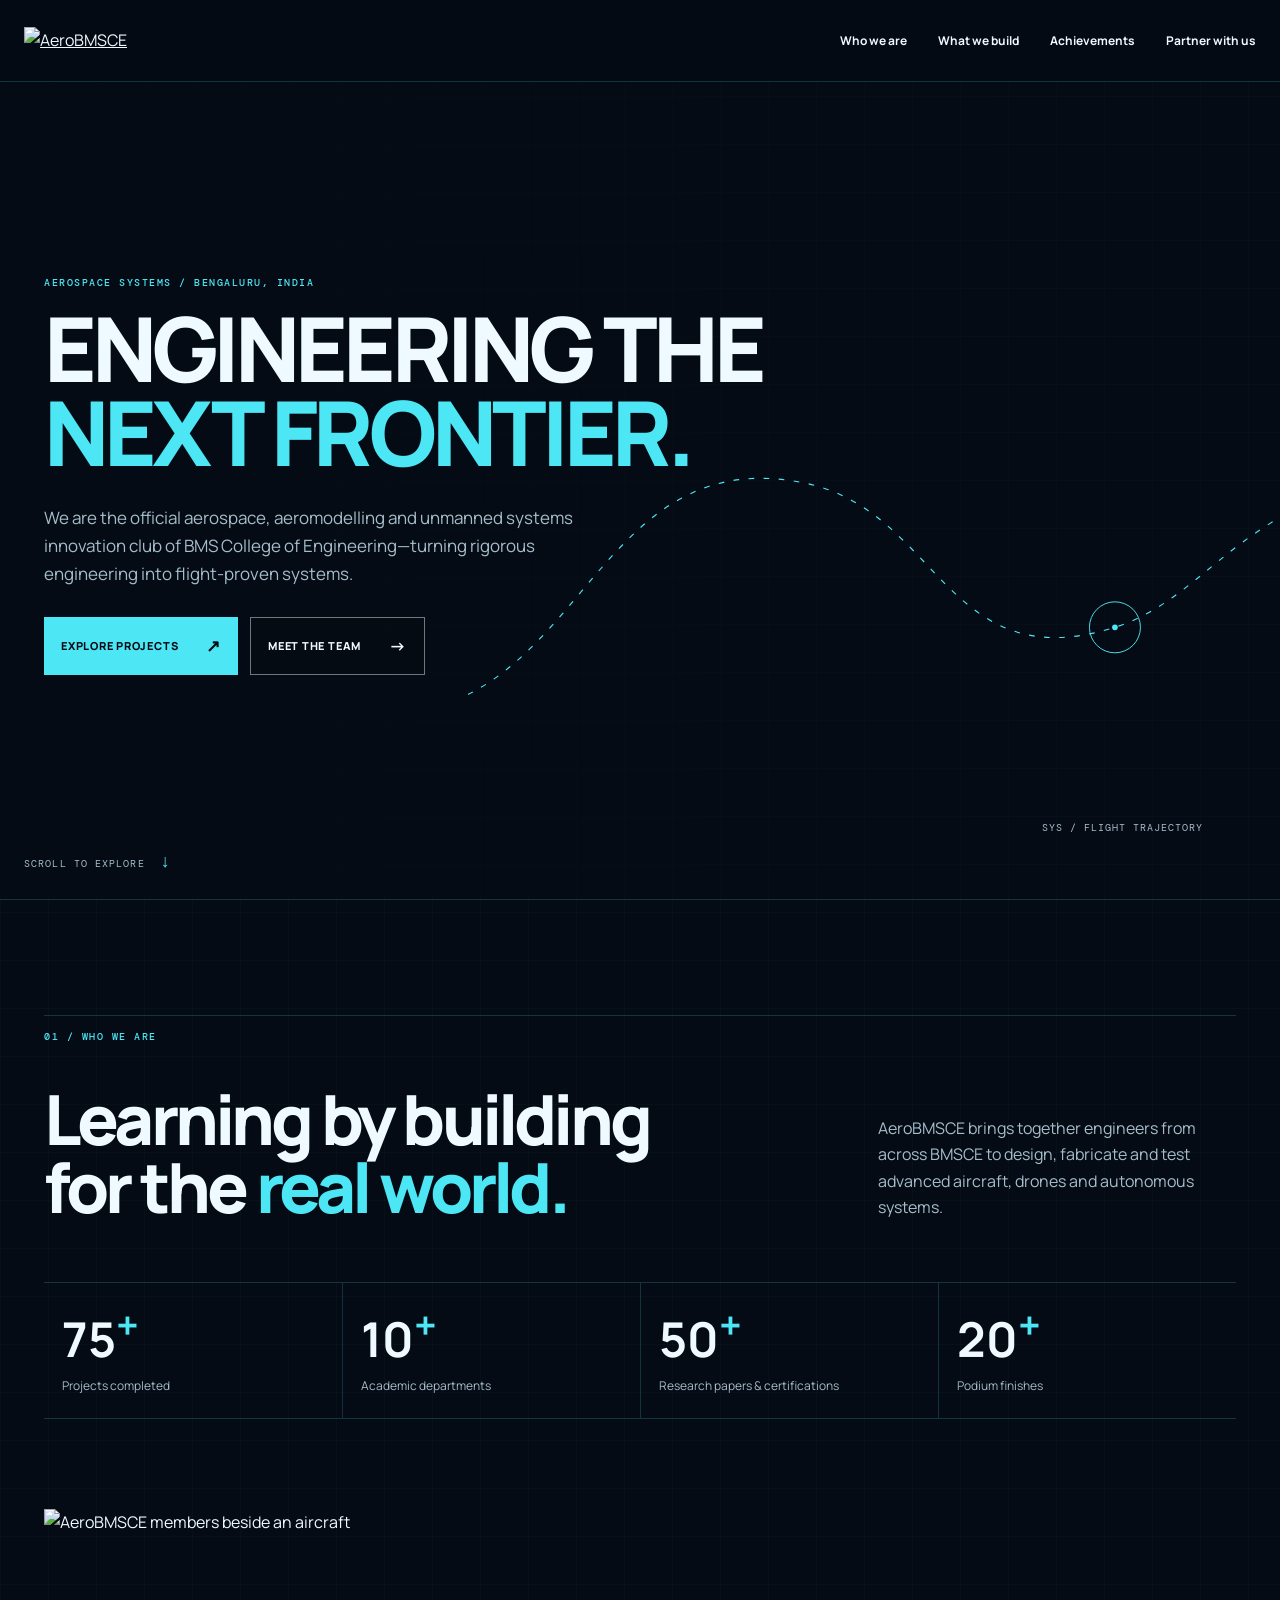
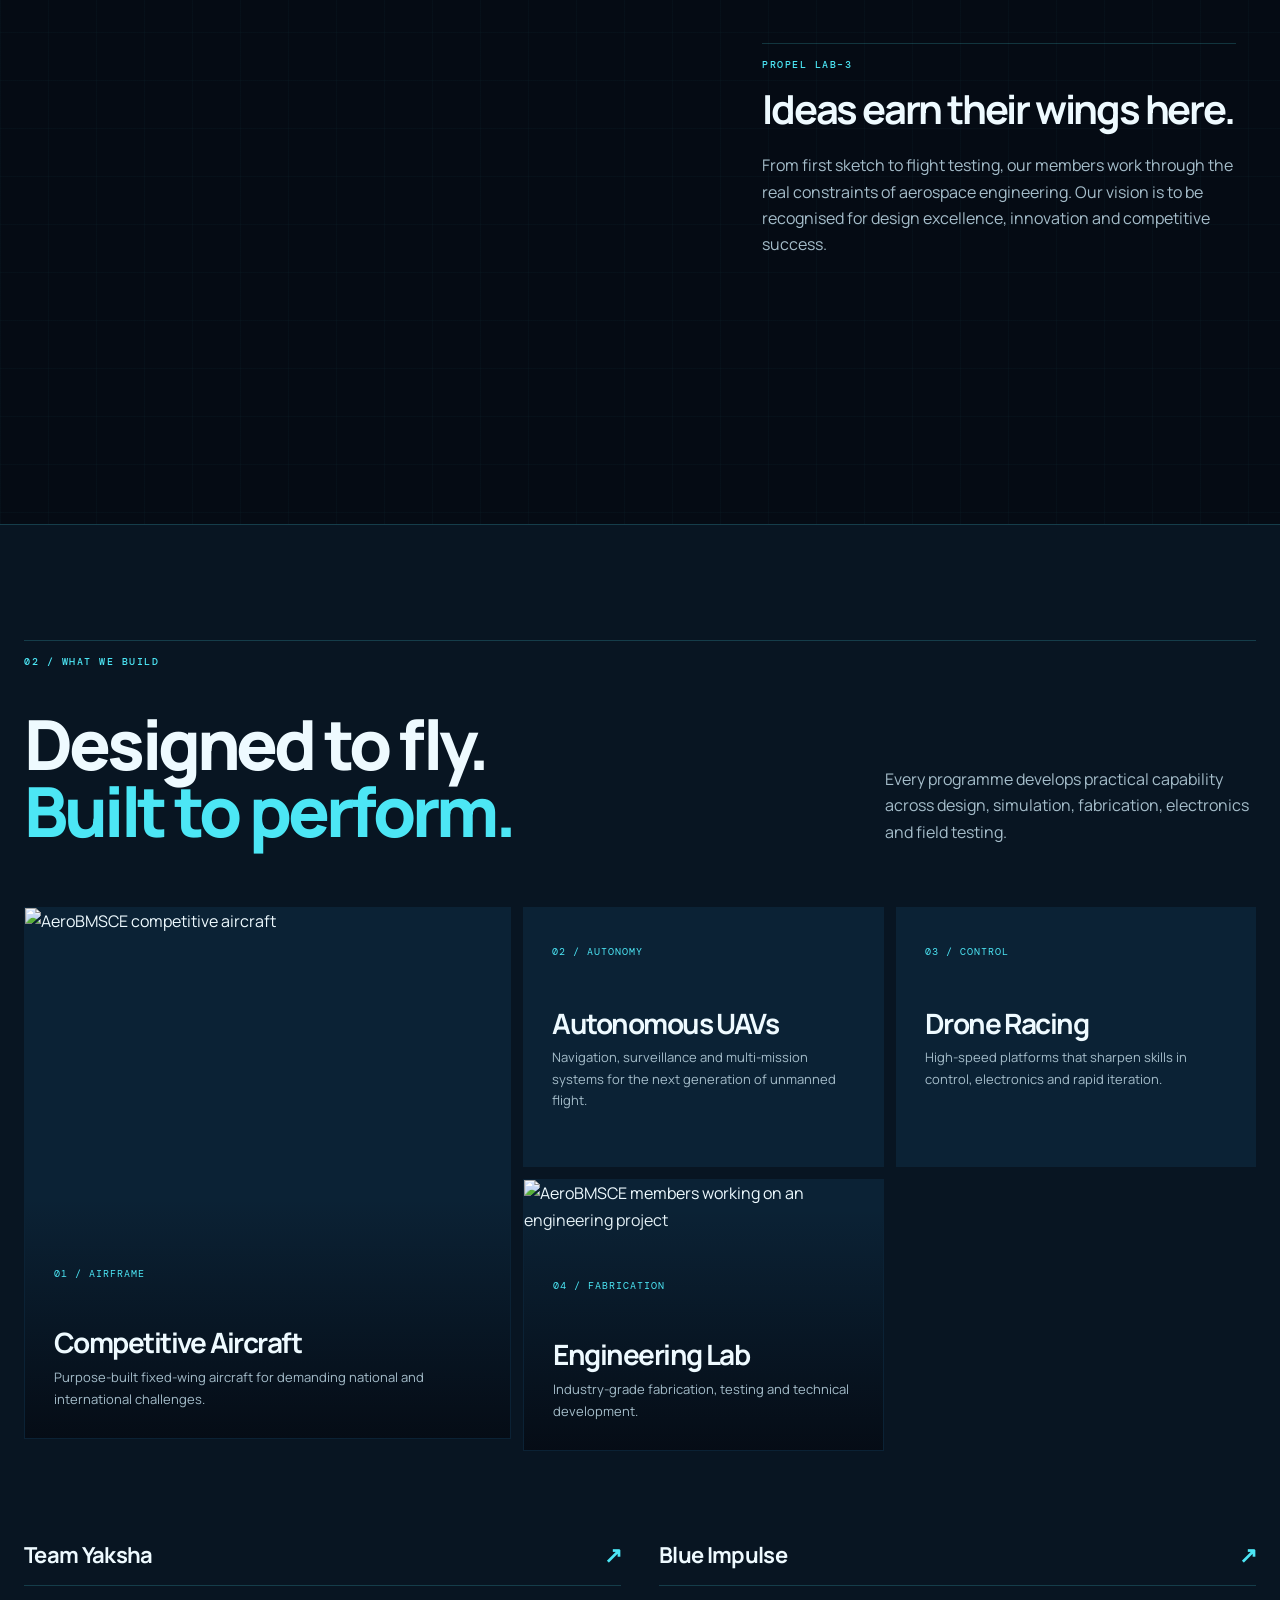
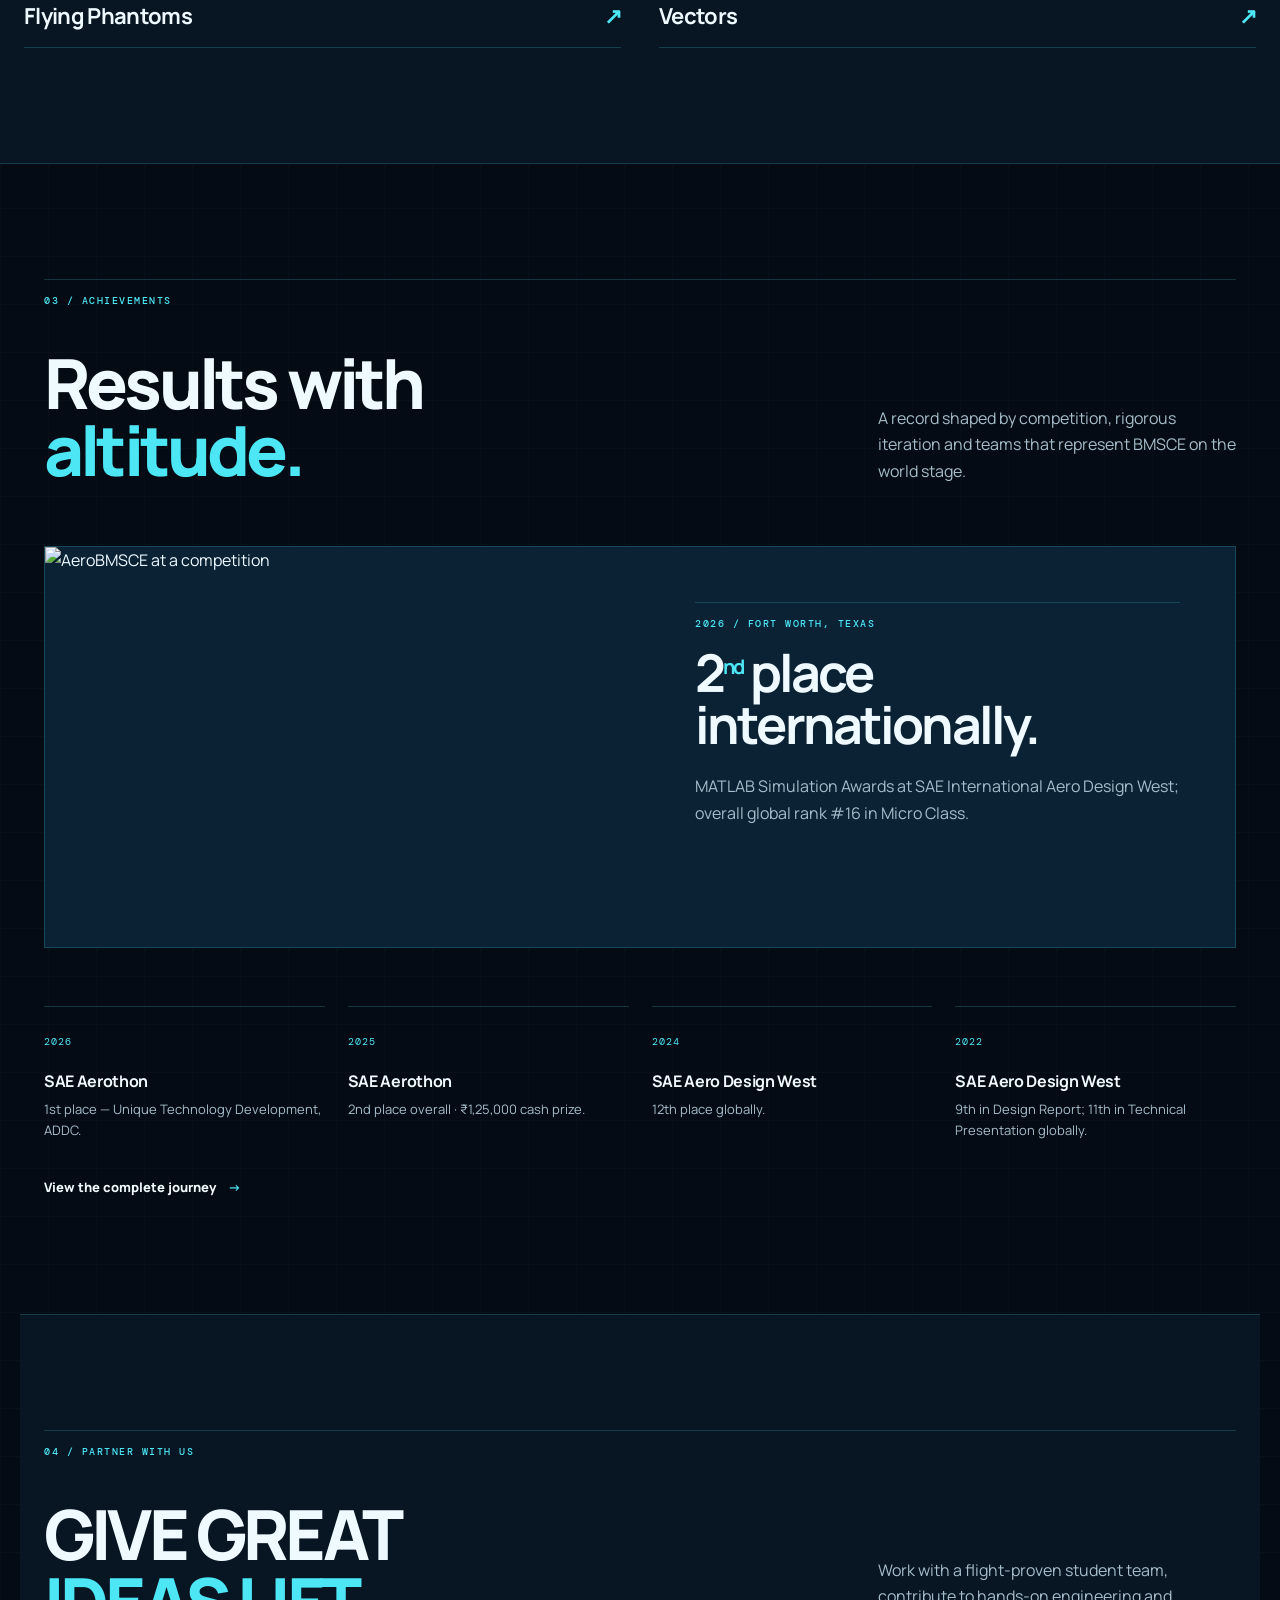
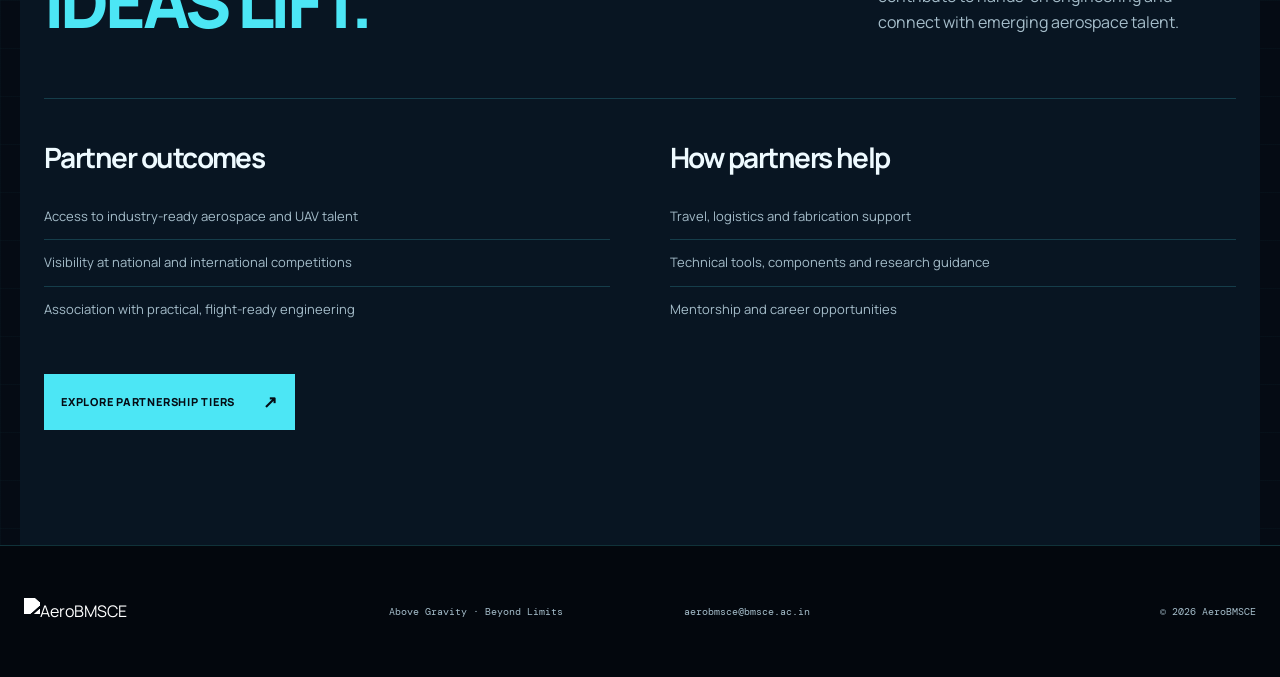
==== commit 7dbb54c2: "Build premium aerospace HUD redesign" ====
--- a/index.html
+++ b/index.html
@@ -1,9 +1,9 @@
 <!doctype html>
-<html lang="en"><head><meta charset="utf-8"><meta name="viewport" content="width=device-width, initial-scale=1"><meta name="description" content="AeroBMSCE — student aerospace and unmanned systems innovation team."><title>AeroBMSCE | Above Gravity, Beyond Limits</title><link rel="preconnect" href="https://fonts.googleapis.com"><link rel="preconnect" href="https://fonts.gstatic.com" crossorigin><link href="https://fonts.googleapis.com/css2?family=DM+Mono:wght@400;500&family=Manrope:wght@400;500;600;700;800&family=Playfair+Display:ital,wght@0,600;0,700;1,600&display=swap" rel="stylesheet"><link rel="stylesheet" href="style.css"></head>
-<body><div class="announcement">BMS College of Engineering · Propel Lab–3 <span>Above Gravity, Beyond Limits</span></div><header class="site-header"><a class="brand" href="#top" aria-label="AeroBMSCE home"><img src="images/header-logo.png" alt="AeroBMSCE"></a><button class="menu-toggle" aria-expanded="false" aria-controls="main-nav">Menu</button><nav id="main-nav" class="main-nav" aria-label="Main navigation"><a href="#about">Who we are</a><a href="#build">What we build</a><a href="#achievements">Achievements</a><a href="#partner">Partner with us</a></nav></header>
-<main id="top"><section class="hero" aria-labelledby="hero-title"><div class="hero-image"></div><div class="hero-copy"><p class="eyebrow">Est. 2012 · Bengaluru, India</p><h1 id="hero-title">Engineering the<br><em>Next Frontier.</em></h1><p class="lede">AeroBMSCE is the official aerospace, aeromodelling and unmanned systems innovation club of BMSCE — designing, building and testing aircraft that take ideas beyond the lab.</p><div class="hero-actions"><a class="button button-light" href="#build">Explore Projects <span>↗</span></a><a class="button button-ghost" href="journey.html#yaksha">Meet the Team <span>→</span></a></div></div><a class="scroll-cue" href="#about">Scroll to discover <span>↓</span></a></section>
-<section id="about" class="section about"><div class="section-label">01 / Who we are</div><div class="split-heading"><h2>A student team with a very real <em>flight plan.</em></h2><p>AeroBMSCE brings together ambitious engineers to design, build and test aircraft, drones and autonomous systems under real-world constraints.</p></div><div class="stats"><div><strong>75<span>+</span></strong><p>Projects completed</p></div><div><strong>10<span>+</span></strong><p>Academic departments</p></div><div><strong>50<span>+</span></strong><p>Research papers &amp; certifications</p></div><div><strong>20<span>+</span></strong><p>Podium finishes</p></div></div><div class="about-grid"><img src="images/photo8.jpg" alt="AeroBMSCE members with an aircraft"><div><p class="eyebrow">The mission</p><h3>Curiosity has a runway here.</h3><p>From first sketches to flight testing, our members learn by making. We create a space for students to turn technical knowledge into aircraft and UAV systems that perform.</p><p>Our vision is to become a leading aerospace and unmanned systems research group known for design excellence, innovation and competitive success.</p></div></div></section>
-<section id="build" class="section dark-section"><div class="section-label">02 / What we build</div><div class="split-heading"><h2>Built for the air.<br><em>Tested for the real world.</em></h2><p>Every programme is an invitation to learn the whole engineering process — design, analysis, fabrication and flight.</p></div><div class="build-grid"><article class="build-card feature"><img src="images/photo1.jpg" alt="AeroBMSCE aircraft"><div><span>01</span><h3>Competitive aircraft</h3><p>Purpose-built fixed-wing aircraft for demanding national and international challenges.</p></div></article><article class="build-card"><span>02</span><h3>Autonomous UAVs</h3><p>Navigation, surveillance and multi-mission systems for the next generation of unmanned flight.</p></article><article class="build-card"><span>03</span><h3>Drone racing</h3><p>High-speed platforms that sharpen our skills in control, electronics and rapid iteration.</p></article><article class="build-card image-card"><img src="images/photo3.jpg" alt="AeroBMSCE team at work"></article></div><div class="programmes"><p class="eyebrow">Our teams</p><div><a href="journey.html#yaksha">Yaksha <span>↗</span></a><a href="journey.html#blue-impulse">Blue Impulse <span>↗</span></a><a href="journey.html#phantoms">Flying Phantoms <span>↗</span></a><a href="journey.html#vectors">Vectors <span>↗</span></a></div></div></section>
-<section id="achievements" class="section achievements"><div class="section-label">03 / Achievements</div><div class="split-heading"><h2>Chasing the next<br><em>altitude.</em></h2><p>Our teams have represented BMSCE at the world stage, turning late nights in the lab into podiums, awards and flight history.</p></div><div class="achievement-feature"><img src="images/photo5.jpg" alt="AeroBMSCE at an aviation competition"><div><p class="eyebrow">2026 season</p><h3>2<sup>nd</sup> place, internationally.</h3><p>MATLAB Simulation Awards at SAE International Aero Design West, with an overall global rank of #16 in Micro Class.</p><p class="location">Fort Worth, Texas · USA</p></div></div><div class="timeline"><article><span>2026</span><h3>SAE Aerothon</h3><p>1st place — Unique Technology Development, ADDC</p></article><article><span>2025</span><h3>SAE Aerothon</h3><p>2nd place overall · ₹1,25,000 cash prize</p></article><article><span>2024</span><h3>SAE Aero Design West</h3><p>12th place globally</p></article><article><span>2022</span><h3>SAE Aero Design West</h3><p>9th in Design Report; 11th in Technical Presentation, globally</p></article><article><span>2020</span><h3>SAE India</h3><p>1st place overall · Team Blue Impulse</p></article><article><span>2018</span><h3>SAE India</h3><p>3rd overall; 2nd in Design Report</p></article></div><a class="text-link" href="journey.html">See the full journey <span>→</span></a></section>
-<section id="partner" class="section partner"><div class="section-label">04 / Partner with us</div><div class="partner-hero"><div><p class="eyebrow">Let’s build the future of flight</p><h2>Give great<br>ideas <em>lift.</em></h2></div><p>Partner with a flight-proven student team, connect with exceptional engineering talent and bring your organisation into the conversations shaping aerospace.</p></div><div class="partner-grid"><div><h3>Why partner?</h3><ul><li>Connect with industry-ready aerospace and UAV talent</li><li>Build visibility across national and international competitions</li><li>Support hands-on, flight-ready engineering</li></ul></div><div><h3>How you can help</h3><ul><li>Financial support for travel, logistics and fabrication</li><li>Technical tools, components and research guidance</li><li>Mentorship and career opportunities</li></ul></div></div><a class="button button-dark" href="partners.html">Explore partnership tiers <span>↗</span></a></section></main>
+<html lang="en"><head><meta charset="utf-8"><meta name="viewport" content="width=device-width,initial-scale=1"><meta name="description" content="AeroBMSCE designs, builds and tests aircraft, UAVs and autonomous systems."><title>AeroBMSCE | Engineering the Next Frontier</title><link rel="preconnect" href="https://fonts.googleapis.com"><link rel="preconnect" href="https://fonts.gstatic.com" crossorigin><link href="https://fonts.googleapis.com/css2?family=DM+Mono:wght@400;500&family=Manrope:wght@400;500;600;700;800&display=swap" rel="stylesheet"><link rel="stylesheet" href="style.css"></head>
+<body><a class="skip-link" href="#main">Skip to content</a><header class="site-header"><a class="brand" href="#top"><img src="images/header-logo.png" alt="AeroBMSCE"></a><button class="menu-toggle" type="button" aria-expanded="false" aria-controls="main-nav">Menu</button><nav id="main-nav" class="main-nav" aria-label="Primary navigation"><a href="#about">Who we are</a><a href="#projects">What we build</a><a href="#achievements">Achievements</a><a href="#partner">Partner with us</a></nav></header>
+<main id="main"><section id="top" class="hero"><div class="hero-image"></div><div class="flight-path" aria-hidden="true"><svg viewBox="0 0 900 500"><path d="M-30 370C128 322 154 90 360 135c139 31 147 208 325 152 87-28 120-107 246-148"/><circle cx="685" cy="287" r="27"/><circle class="dot" cx="685" cy="287" r="3"/></svg><small>SYS / FLIGHT TRAJECTORY</small></div><div class="hero-content"><p class="kicker">AEROSPACE SYSTEMS / BENGALURU, INDIA</p><h1>ENGINEERING THE<br><span>NEXT FRONTIER.</span></h1><p>We are the official aerospace, aeromodelling and unmanned systems innovation club of BMS College of Engineering—turning rigorous engineering into flight-proven systems.</p><div class="actions"><a class="button primary" href="#projects">Explore Projects <b>↗</b></a><a class="button secondary" href="journey.html#teams">Meet the Team <b>→</b></a></div></div><a class="scroll" href="#about">Scroll to explore <span>↓</span></a></section>
+<section id="about" class="section reveal"><p class="eyebrow">01 / WHO WE ARE</p><div class="heading"><h2>Learning by building<br>for the <span>real world.</span></h2><p>AeroBMSCE brings together engineers from across BMSCE to design, fabricate and test advanced aircraft, drones and autonomous systems.</p></div><div class="metrics"><div><b>75<sup>+</sup></b><span>Projects completed</span></div><div><b>10<sup>+</sup></b><span>Academic departments</span></div><div><b>50<sup>+</sup></b><span>Research papers &amp; certifications</span></div><div><b>20<sup>+</sup></b><span>Podium finishes</span></div></div><div class="editorial"><img src="images/photo8.jpg" alt="AeroBMSCE members beside an aircraft" loading="lazy"><div><p class="eyebrow">PROPEL LAB–3</p><h3>Ideas earn their wings here.</h3><p>From first sketch to flight testing, our members work through the real constraints of aerospace engineering. Our vision is to be recognised for design excellence, innovation and competitive success.</p></div></div></section>
+<section id="projects" class="section panel reveal"><p class="eyebrow">02 / WHAT WE BUILD</p><div class="heading"><h2>Designed to fly.<br><span>Built to perform.</span></h2><p>Every programme develops practical capability across design, simulation, fabrication, electronics and field testing.</p></div><div class="project-grid"><article class="project project-image"><img src="images/photo1.jpg" alt="AeroBMSCE competitive aircraft" loading="lazy"><div><small>01 / AIRFRAME</small><h3>Competitive Aircraft</h3><p>Purpose-built fixed-wing aircraft for demanding national and international challenges.</p></div></article><article class="project"><small>02 / AUTONOMY</small><h3>Autonomous UAVs</h3><p>Navigation, surveillance and multi-mission systems for the next generation of unmanned flight.</p></article><article class="project"><small>03 / CONTROL</small><h3>Drone Racing</h3><p>High-speed platforms that sharpen skills in control, electronics and rapid iteration.</p></article><article class="project project-image"><img src="images/photo3.jpg" alt="AeroBMSCE members working on an engineering project" loading="lazy"><div><small>04 / FABRICATION</small><h3>Engineering Lab</h3><p>Industry-grade fabrication, testing and technical development.</p></div></article></div><div class="team-links"><a href="journey.html#yaksha">Team Yaksha <b>↗</b></a><a href="journey.html#blue-impulse">Blue Impulse <b>↗</b></a><a href="journey.html#phantoms">Flying Phantoms <b>↗</b></a><a href="journey.html#vectors">Vectors <b>↗</b></a></div></section>
+<section id="achievements" class="section reveal"><p class="eyebrow">03 / ACHIEVEMENTS</p><div class="heading"><h2>Results with<br><span>altitude.</span></h2><p>A record shaped by competition, rigorous iteration and teams that represent BMSCE on the world stage.</p></div><article class="featured-result"><img src="images/photo5.jpg" alt="AeroBMSCE at a competition" loading="lazy"><div><p class="eyebrow">2026 / FORT WORTH, TEXAS</p><h3>2<sup>nd</sup> place internationally.</h3><p>MATLAB Simulation Awards at SAE International Aero Design West; overall global rank #16 in Micro Class.</p></div></article><div class="timeline"><article><b>2026</b><h3>SAE Aerothon</h3><p>1st place — Unique Technology Development, ADDC.</p></article><article><b>2025</b><h3>SAE Aerothon</h3><p>2nd place overall · ₹1,25,000 cash prize.</p></article><article><b>2024</b><h3>SAE Aero Design West</h3><p>12th place globally.</p></article><article><b>2022</b><h3>SAE Aero Design West</h3><p>9th in Design Report; 11th in Technical Presentation globally.</p></article></div><a class="text-link" href="journey.html">View the complete journey <b>→</b></a></section>
+<section id="partner" class="section partner reveal"><p class="eyebrow">04 / PARTNER WITH US</p><div class="heading"><h2>GIVE GREAT<br><span>IDEAS LIFT.</span></h2><p>Work with a flight-proven student team, contribute to hands-on engineering and connect with emerging aerospace talent.</p></div><div class="partner-grid"><div><h3>Partner outcomes</h3><ul><li>Access to industry-ready aerospace and UAV talent</li><li>Visibility at national and international competitions</li><li>Association with practical, flight-ready engineering</li></ul></div><div><h3>How partners help</h3><ul><li>Travel, logistics and fabrication support</li><li>Technical tools, components and research guidance</li><li>Mentorship and career opportunities</li></ul></div></div><a class="button primary" href="partners.html">Explore partnership tiers <b>↗</b></a></section></main>
 <footer><img src="images/header-logo.png" alt="AeroBMSCE"><p>Above Gravity · Beyond Limits</p><a href="mailto:aerobmsce@bmsce.ac.in">aerobmsce@bmsce.ac.in</a><small>© <span id="year"></span> AeroBMSCE</small></footer><script src="script.js"></script></body></html>
--- a/style.css
+++ b/style.css
@@ -1 +1 @@
-:root{--navy:#061326;--navy-2:#0a2344;--blue:#1479ff;--cyan:#58d6ff;--ice:#e9f4ff;--mist:#b7cae0;--line:rgba(152,201,255,.2)}*{box-sizing:border-box}html{scroll-behavior:smooth}body{margin:0;background:var(--navy);color:var(--ice);font:16px/1.6 Manrope,Arial,sans-serif}.announcement{background:#030b16;color:var(--mist);font:500 10px/1.3 'DM Mono',monospace;letter-spacing:.11em;padding:9px max(24px,calc((100vw - 1280px)/2));text-transform:uppercase}.announcement span{float:right;color:var(--cyan)}.site-header{height:92px;display:flex;align-items:center;justify-content:space-between;padding:0 max(24px,calc((100vw - 1280px)/2));background:var(--navy);position:relative;z-index:2;border-bottom:1px solid rgba(152,201,255,.1)}.brand img,footer img{display:block;width:175px;height:auto}.main-nav{display:flex;gap:32px}.main-nav a{color:var(--ice);font-size:13px;font-weight:700;text-decoration:none}.main-nav a:hover,.text-link:hover{color:var(--cyan)}.menu-toggle{display:none;background:none;border:0;color:var(--ice);font:700 13px Manrope}.hero{min-height:690px;position:relative;background:var(--navy);color:var(--ice);overflow:hidden}.hero-image{position:absolute;inset:0;background:linear-gradient(90deg,rgba(3,10,25,.94),rgba(3,16,40,.7) 45%,rgba(3,16,40,.12)),url('images/photo2.jpg') center/cover}.hero-copy{position:relative;max-width:1280px;margin:auto;padding:145px 24px}.eyebrow,.section-label{font:500 11px 'DM Mono',monospace;letter-spacing:.12em;text-transform:uppercase}.eyebrow{color:var(--cyan);margin:0 0 18px}.hero h1,h2{font:600 clamp(49px,7vw,100px)/.98 'Playfair Display',Georgia,serif;letter-spacing:-.055em;margin:0}.hero h1 em,h2 em{color:var(--cyan);font-weight:600}.lede{max-width:465px;margin:29px 0;color:var(--mist);font-size:18px}.button{display:inline-flex;gap:30px;align-items:center;padding:14px 18px;text-decoration:none;font-size:12px;font-weight:800;text-transform:uppercase;letter-spacing:.06em}.button span{font-size:18px}.button-light{background:var(--blue);color:white}.button-dark{background:var(--ice);color:var(--navy)}.scroll-cue{bottom:28px;left:max(24px,calc((100vw - 1280px)/2));position:absolute;color:var(--mist);font:10px 'DM Mono',monospace;letter-spacing:.1em;text-decoration:none;text-transform:uppercase}.scroll-cue span{font-size:18px;margin-left:10px}.section{padding:120px max(24px,calc((100vw - 1280px)/2))}.section-label{border-top:1px solid var(--line);padding-top:14px;color:var(--mist)}.split-heading{display:grid;grid-template-columns:1.4fr .6fr;gap:90px;align-items:end;margin:44px 0 70px}.split-heading>p{margin:0;color:var(--mist)}.about{background:var(--navy)}.about-grid{display:grid;grid-template-columns:1.1fr .9fr;gap:9vw;align-items:center;margin-top:95px}.about-grid img{height:520px;width:100%;object-fit:cover;filter:saturate(1.1) contrast(1.05)}.about-grid h3,.partner-grid h3{font:600 42px/1.1 'Playfair Display',serif;letter-spacing:-.04em;margin:0 0 25px}.stats{display:grid;grid-template-columns:repeat(4,1fr);border-top:1px solid var(--line);border-bottom:1px solid var(--line)}.stats div{padding:24px 18px;border-left:1px solid var(--line)}.stats div:first-child{border-left:0}.stats strong{font:600 50px/1 'Playfair Display',serif;letter-spacing:-.05em;color:white}.stats strong span{color:var(--cyan)}.stats p{font-size:12px;margin:10px 0 0;color:var(--mist)}.dark-section{background:linear-gradient(145deg,#071b36,#0a2d5a);color:var(--ice)}.dark-section .section-label{border-color:var(--line);color:var(--mist)}.dark-section .split-heading>p{color:#c9dcf1}.build-grid{display:grid;grid-template-columns:1.15fr .85fr .85fr;grid-template-rows:250px 250px;gap:12px}.build-card{background:#0b315e;padding:29px;position:relative}.build-card>span{color:var(--cyan);font:11px 'DM Mono',monospace}.build-card h3{font:600 29px/1.1 'Playfair Display',serif;letter-spacing:-.04em;margin:46px 0 9px}.build-card p{color:#c2d7ed;font-size:13px;margin:0}.build-card.feature{grid-row:span 2;padding:0}.build-card.feature img,.image-card img{width:100%;height:100%;object-fit:cover}.build-card.feature>div{position:absolute;inset:auto 0 0;padding:30px;background:linear-gradient(transparent,rgba(2,12,28,.95))}.build-card.feature h3{margin-top:44px}.image-card{padding:0}.programmes{display:grid;grid-template-columns:.65fr 1.35fr;gap:30px;margin-top:85px;padding-top:18px;border-top:1px solid var(--line)}.programmes .eyebrow{margin:0}.programmes div{display:grid;grid-template-columns:repeat(2,1fr);gap:0 38px}.programmes a{border-bottom:1px solid var(--line);padding:10px 0;color:var(--ice);font:600 24px 'Playfair Display',serif;text-decoration:none}.programmes a span{float:right;color:var(--cyan)}.achievements{background:#071a33}.achievement-feature{display:grid;grid-template-columns:1fr 1fr;background:#0c2b50}.achievement-feature img{height:420px;width:100%;object-fit:cover}.achievement-feature div{padding:58px}.achievement-feature h3{font:600 53px/1 'Playfair Display',serif;letter-spacing:-.05em;margin:0 0 22px;color:white}.achievement-feature sup{font-size:20px}.achievement-feature p{max-width:380px;color:#c6daed}.location{font:500 11px 'DM Mono',monospace;text-transform:uppercase;color:var(--cyan)!important;margin-top:35px}.timeline{display:grid;grid-template-columns:repeat(3,1fr);margin-top:60px}.timeline article{padding:25px 25px 28px 0;border-top:1px solid var(--line);margin-right:25px}.timeline span{font:11px 'DM Mono',monospace;color:var(--cyan)}.timeline h3{font-size:16px;margin:15px 0 5px}.timeline p{font-size:13px;color:var(--mist);margin:0}.text-link{display:inline-block;margin-top:35px;color:var(--ice);font-size:13px;font-weight:800;text-decoration:none}.text-link span{margin-left:10px}.partner{background:linear-gradient(135deg,#0a55a8,#102e64)}.partner .section-label{border-color:var(--line);color:#bdd9fa}.partner-hero{display:grid;grid-template-columns:1fr .65fr;gap:120px;align-items:end;margin:48px 0 75px}.partner-hero p:last-child{margin:0;color:#d5e7fb}.partner-grid{display:grid;grid-template-columns:1fr 1fr;gap:65px;border-top:1px solid var(--line);padding:35px 0 42px}.partner-grid h3{font-size:30px}.partner-grid ul{list-style:none;padding:0;margin:0}.partner-grid li{border-top:1px solid var(--line);padding:12px 0;font-size:13px;color:#d9eaff}.partner-grid li:first-child{border:0}footer{background:#030b16;color:var(--mist);padding:58px max(24px,calc((100vw - 1280px)/2));display:grid;grid-template-columns:1fr 1fr 1fr 1fr;align-items:center;gap:20px}footer img{filter:brightness(0) invert(1)}footer p,footer a,footer small{margin:0;font:11px 'DM Mono',monospace;color:var(--mist);text-decoration:none}footer small{text-align:right}.inner-page{max-width:1280px;margin:auto;padding:100px 24px;background:var(--navy)}.inner-page>h1{color:var(--ice)}.inner-page>h1 em{color:var(--cyan)}.intro{max-width:570px;font-size:19px;margin:28px 0 65px;color:var(--mist)}.inner-hero{display:block;width:100%;height:500px;object-fit:cover}.milestones{margin-top:65px}.milestones article{display:grid;grid-template-columns:180px 1fr 1.4fr;gap:35px;padding:28px 0;border-top:1px solid var(--line)}.milestones span,.tiers-new article>p{font:11px 'DM Mono',monospace;color:var(--cyan)}.milestones h2{font:600 26px/1.15 'Playfair Display',serif;letter-spacing:-.04em}.milestones p{margin:0;color:var(--mist);font-size:14px}.team-list{margin-top:95px}.team-list>div{display:flex;justify-content:space-between;border-top:1px solid var(--line);padding:20px 0}.team-list b{font:600 26px 'Playfair Display',serif}.team-list span{font-size:13px;color:var(--mist)}.tiers-new{display:grid;grid-template-columns:repeat(2,1fr);gap:12px}.tiers-new article{background:#0b315e;color:var(--ice);padding:34px}.tiers-new h2,.ecosystem h2,.contact-block h2{font:600 40px/1.05 'Playfair Display',serif;letter-spacing:-.04em;margin:34px 0 8px}.tiers-new b{font-size:12px;color:var(--cyan)}.tiers-new ul{font-size:13px;color:#c6daed;padding-left:18px;margin-top:25px}.ecosystem{margin:100px 0}.ecosystem h2{max-width:650px}.ecosystem>div{display:flex;flex-wrap:wrap;gap:20px;margin-top:40px}.ecosystem img{object-fit:contain;width:135px;height:55px;filter:grayscale(1) brightness(3)}.contact-block{background:#0b58af;padding:55px}.contact-block .eyebrow{color:var(--cyan)}.contact-block h2{margin-bottom:35px}@media(max-width:760px){.announcement span{display:none}.site-header{height:72px}.brand img{width:140px}.menu-toggle{display:block}.main-nav{display:none;position:absolute;top:72px;left:0;right:0;background:var(--navy);padding:18px 24px;flex-direction:column;gap:15px;border-top:1px solid var(--line)}.main-nav.open{display:flex}.hero{min-height:620px}.hero-copy{padding-top:110px}.split-heading,.about-grid,.achievement-feature,.partner-hero{grid-template-columns:1fr;gap:28px}.split-heading{margin-bottom:45px}.section{padding-top:76px;padding-bottom:76px}.stats{grid-template-columns:1fr 1fr}.stats div:nth-child(3){border-left:0;border-top:1px solid var(--line)}.stats div:nth-child(4){border-top:1px solid var(--line)}.about-grid{margin-top:55px}.about-grid img{height:360px}.build-grid{grid-template-columns:1fr 1fr;grid-template-rows:260px 220px 220px}.build-card.feature{grid-row:span 2}.image-card{grid-column:span 2}.programmes{grid-template-columns:1fr}.programmes div{grid-template-columns:1fr}.achievement-feature img{height:300px}.achievement-feature div{padding:35px}.timeline{grid-template-columns:1fr 1fr}.partner-grid{gap:30px}.hero h1,h2{font-size:clamp(45px,13vw,70px)}footer{grid-template-columns:1fr;gap:18px}footer small{text-align:left}.inner-page{padding-top:70px}.inner-hero{height:300px}.milestones article{grid-template-columns:1fr;gap:8px}.tiers-new{grid-template-columns:1fr}.team-list>div{display:block}.team-list span{display:block}.contact-block{padding:35px}}@media(max-width:420px){.stats strong{font-size:40px}.build-grid{grid-template-columns:1fr;grid-template-rows:330px 220px 220px 220px}.build-card.feature,.image-card{grid-column:auto;grid-row:auto}.timeline,.partner-grid{grid-template-columns:1fr}}
+:root{--bg:#050b14;--surface:#081522;--card:#0b2235;--cyan:#4ce6f5;--text:#eefaff;--muted:#a5bdca;--line:rgba(76,230,245,.19);--max:1240px}*{box-sizing:border-box}html{scroll-behavior:smooth}body{margin:0;background:var(--bg);color:var(--text);font:400 16px/1.65 Manrope,Arial,sans-serif;background-image:linear-gradient(rgba(76,230,245,.025) 1px,transparent 1px),linear-gradient(90deg,rgba(76,230,245,.025) 1px,transparent 1px);background-size:48px 48px}img{max-width:100%;display:block}a{color:inherit}.skip-link{position:fixed;left:12px;top:-50px;z-index:100;color:var(--bg);background:var(--cyan);padding:9px 14px;font-weight:800}.skip-link:focus{top:12px}.site-header{height:82px;display:flex;align-items:center;justify-content:space-between;padding:0 max(24px,calc((100vw - var(--max))/2));border-bottom:1px solid var(--line);background:rgba(5,11,20,.9);backdrop-filter:blur(14px);position:sticky;top:0;z-index:20}.brand img,footer img{width:174px;height:auto}.main-nav{display:flex;gap:31px}.main-nav a{position:relative;text-decoration:none;color:var(--text);font-size:12px;font-weight:700}.main-nav a:after{content:"";position:absolute;left:0;right:0;bottom:-8px;height:1px;background:var(--cyan);transform:scaleX(0);transform-origin:left;transition:transform .2s}.main-nav a:hover:after,.main-nav a:focus-visible:after{transform:scaleX(1)}.menu-toggle{display:none;border:1px solid var(--line);color:var(--text);background:transparent;padding:8px 11px;font:600 11px 'DM Mono',monospace;letter-spacing:.08em;text-transform:uppercase}.hero{min-height:calc(100svh - 82px);position:relative;display:grid;align-items:center;overflow:hidden;border-bottom:1px solid var(--line)}.hero-image{position:absolute;inset:0;background:linear-gradient(90deg,rgba(5,11,20,.95) 0%,rgba(5,11,20,.74) 44%,rgba(5,11,20,.18)),url('images/photo2.jpg') center/cover}.hero-content,.section{width:min(var(--max),100%);margin:auto;padding-left:24px;padding-right:24px}.hero-content{position:relative;z-index:2;padding-top:60px;padding-bottom:90px}.kicker,.eyebrow{margin:0 0 17px;color:var(--cyan);font:500 10px 'DM Mono',monospace;letter-spacing:.15em;text-transform:uppercase}.hero h1,h2,h3{letter-spacing:-.055em}.hero h1{max-width:900px;margin:0;font-size:clamp(44px,7vw,98px);line-height:.94;font-weight:800}.hero h1 span,h2 span{color:var(--cyan)}.hero-content>p:not(.kicker){max-width:540px;color:var(--muted);font-size:17px;margin:29px 0}.actions{display:flex;flex-wrap:wrap;gap:12px}.button{display:inline-flex;gap:28px;align-items:center;justify-content:space-between;padding:14px 17px;font-size:11px;font-weight:800;letter-spacing:.07em;text-decoration:none;text-transform:uppercase;transition:transform .2s,background .2s,border .2s}.button:hover{transform:translateY(-3px)}.button b{font-size:17px}.primary{background:var(--cyan);color:var(--bg)}.secondary{border:1px solid rgba(238,250,255,.45);color:var(--text);background:rgba(5,11,20,.28)}.secondary:hover{border-color:var(--cyan);background:rgba(76,230,245,.12)}.scroll{position:absolute;bottom:26px;left:max(24px,calc((100vw - var(--max))/2));z-index:2;text-decoration:none;color:var(--muted);font:10px 'DM Mono',monospace;letter-spacing:.11em;text-transform:uppercase}.scroll span{font-size:18px;margin-left:8px;color:var(--cyan)}.flight-path{position:absolute;inset:0;z-index:1;pointer-events:none}.flight-path svg{position:absolute;width:min(67vw,850px);height:75%;right:-3%;bottom:0}.flight-path path{fill:none;stroke:var(--cyan);stroke-width:1.2;stroke-dasharray:6 10;animation:dash 18s linear infinite}.flight-path circle{fill:none;stroke:var(--cyan);stroke-width:1;transform-origin:685px 287px;animation:pulse 3s ease-out infinite}.flight-path .dot{fill:var(--cyan);stroke:none;animation:none}.flight-path small{position:absolute;right:6%;bottom:8%;color:var(--muted);font:10px 'DM Mono',monospace;letter-spacing:.1em}.section{padding-top:115px;padding-bottom:115px}.eyebrow{border-top:1px solid var(--line);padding-top:14px}.heading{display:grid;grid-template-columns:1.35fr .65fr;gap:90px;align-items:end;margin:42px 0 62px}.heading h2{margin:0;font-size:clamp(39px,5.4vw,74px);line-height:.98;font-weight:800}.heading p{max-width:390px;margin:0;color:var(--muted)}.metrics{display:grid;grid-template-columns:repeat(4,1fr);border-top:1px solid var(--line);border-bottom:1px solid var(--line)}.metrics>div{padding:22px 18px;border-left:1px solid var(--line)}.metrics>div:first-child{border-left:0}.metrics b{font-size:48px;line-height:1;font-weight:700}.metrics sup{color:var(--cyan)}.metrics span{display:block;color:var(--muted);font-size:12px;margin-top:11px}.editorial{display:grid;grid-template-columns:1.12fr .88fr;gap:9vw;align-items:center;margin-top:90px}.editorial img{width:100%;height:500px;object-fit:cover}.editorial h3{font-size:40px;line-height:1.07;margin:0 0 21px}.editorial p:last-child{color:var(--muted)}.panel{background:var(--surface);max-width:none;width:auto;padding-left:max(24px,calc((100vw - var(--max))/2));padding-right:max(24px,calc((100vw - var(--max))/2));border-top:1px solid var(--line);border-bottom:1px solid var(--line)}.project-grid{display:grid;grid-template-columns:1.15fr .85fr .85fr;grid-template-rows:260px 260px;gap:12px}.project{position:relative;overflow:hidden;background:var(--card);border:1px solid transparent;padding:28px;transition:transform .25s,border-color .25s,background .25s}.project:hover{transform:translateY(-4px);border-color:var(--line);background:#0d2b44}.project small{color:var(--cyan);font:10px 'DM Mono',monospace;letter-spacing:.1em}.project h3{font-size:28px;line-height:1.1;margin:45px 0 9px}.project p{font-size:13px;color:var(--muted);margin:0}.project-image{padding:0;grid-row:span 2}.project-image img{height:100%;width:100%;object-fit:cover;transition:transform .5s}.project-image:hover img{transform:scale(1.045)}.project-image div{position:absolute;inset:auto 0 0;padding:60px 29px 28px;background:linear-gradient(transparent,rgba(5,11,20,.94))}.project-image h3{margin:43px 0 9px}.team-links{display:grid;grid-template-columns:repeat(2,1fr);gap:0 38px;margin-top:74px}.team-links a{padding:12px 0;border-bottom:1px solid var(--line);text-decoration:none;font-size:22px;font-weight:700;letter-spacing:-.03em}.team-links b{float:right;color:var(--cyan)}.featured-result{display:grid;grid-template-columns:1fr 1fr;background:var(--card);border:1px solid var(--line)}.featured-result img{width:100%;height:400px;object-fit:cover}.featured-result div{padding:55px}.featured-result h3{font-size:52px;line-height:1;margin:0 0 22px}.featured-result sup{font-size:20px;color:var(--cyan)}.featured-result div>p:last-child{color:var(--muted)}.timeline{display:grid;grid-template-columns:repeat(4,1fr);gap:23px;margin-top:58px}.timeline article{border-top:1px solid var(--line);padding-top:19px}.timeline b{font:10px 'DM Mono',monospace;color:var(--cyan);letter-spacing:.1em}.timeline h3{font-size:16px;margin:15px 0 5px;letter-spacing:-.02em}.timeline p{font-size:13px;color:var(--muted);margin:0}.text-link{display:inline-block;margin-top:35px;text-decoration:none;font-size:13px;font-weight:800}.text-link b{color:var(--cyan);margin-left:9px}.partner{background:var(--surface);border-top:1px solid var(--line)}.partner-grid{display:grid;grid-template-columns:1fr 1fr;gap:60px;border-top:1px solid var(--line);padding:35px 0 42px}.partner-grid h3{font-size:28px;margin:0 0 14px}.partner-grid ul{list-style:none;margin:0;padding:0}.partner-grid li{padding:12px 0;border-top:1px solid var(--line);font-size:13px;color:var(--muted)}.partner-grid li:first-child{border:0}footer{display:grid;grid-template-columns:1.25fr 1fr 1fr 1fr;align-items:center;gap:20px;padding:52px max(24px,calc((100vw - var(--max))/2));background:#03070d;border-top:1px solid var(--line)}footer img{filter:brightness(0) invert(1)}footer p,footer a,footer small{margin:0;color:var(--muted);font:10px 'DM Mono',monospace;text-decoration:none}footer small{text-align:right}.inner-page{width:min(var(--max),100%);margin:auto;padding:100px 24px}.inner-page>h1{font-size:clamp(48px,7vw,94px);line-height:.94;letter-spacing:-.06em;margin:0}.inner-page>h1 em{color:var(--cyan);font-style:normal}.intro{max-width:610px;margin:26px 0 60px;color:var(--muted);font-size:18px}.inner-hero{width:100%;height:490px;object-fit:cover;border:1px solid var(--line)}.milestones{margin-top:60px}.milestones article{display:grid;grid-template-columns:170px 1fr 1.3fr;gap:35px;padding:29px 0;border-top:1px solid var(--line)}.milestones span{color:var(--cyan);font:10px 'DM Mono',monospace}.milestones h2{font-size:25px;line-height:1.1;margin:0}.milestones p{margin:0;color:var(--muted);font-size:14px}.team-list{margin-top:95px}.team-list>div{display:flex;justify-content:space-between;padding:19px 0;border-top:1px solid var(--line)}.team-list b{font-size:25px}.team-list span{color:var(--muted);font-size:13px}.tiers-new{display:grid;grid-template-columns:1fr 1fr;gap:12px}.tiers-new article{padding:32px;background:var(--card);border:1px solid var(--line)}.tiers-new article>p{margin:0;color:var(--cyan);font:10px 'DM Mono',monospace}.tiers-new h2,.ecosystem h2,.contact-block h2{font-size:39px;line-height:1.05;margin:30px 0 9px;letter-spacing:-.05em}.tiers-new b{font-size:12px;color:var(--cyan)}.tiers-new ul{margin:24px 0 0;padding-left:18px;color:var(--muted);font-size:13px}.ecosystem{margin:100px 0}.ecosystem h2{max-width:650px}.ecosystem>div{display:flex;flex-wrap:wrap;gap:30px;margin-top:38px}.ecosystem img{height:46px;width:135px;object-fit:contain;filter:grayscale(1) brightness(3)}.contact-block{padding:52px;background:#0a3450;border:1px solid var(--line)}.contact-block h2{margin-bottom:33px}.precision-reticle{position:fixed;left:0;top:0;z-index:100;width:22px;height:22px;margin:-11px;pointer-events:none;opacity:0;transition:opacity .14s;filter:drop-shadow(0 0 5px rgba(76,230,245,.7))}.precision-reticle.visible{opacity:1}.precision-reticle i{position:absolute;inset:0;border:1px solid var(--cyan);border-radius:50%}.precision-reticle b{position:absolute;width:4px;height:4px;left:9px;top:9px;background:var(--cyan);border-radius:50%}.precision-reticle em{position:absolute;width:1px;height:30px;left:10px;top:-4px;background:linear-gradient(var(--cyan) 0 5px,transparent 5px 25px,var(--cyan) 25px)}.reveal{opacity:0;transform:translateY(18px);transition:opacity .55s ease,transform .55s ease}.reveal.is-visible{opacity:1;transform:none}@keyframes dash{to{stroke-dashoffset:-180}}@keyframes pulse{0%{transform:scale(.45);opacity:1}100%{transform:scale(2.2);opacity:0}}@media(max-width:800px){.site-header{height:70px}.menu-toggle{display:block}.main-nav{display:none;position:absolute;left:0;right:0;top:69px;padding:20px 24px;background:var(--surface);border-bottom:1px solid var(--line);flex-direction:column;gap:16px}.main-nav.open{display:flex}.heading,.editorial,.featured-result{grid-template-columns:1fr;gap:29px}.section{padding-top:77px;padding-bottom:77px}.heading{margin:35px 0 47px}.editorial{margin-top:56px}.editorial img{height:360px}.project-grid{grid-template-columns:1fr 1fr;grid-template-rows:260px 220px 220px}.project-image{grid-row:span 2}.project-grid .project-image:last-child{grid-column:span 2;grid-row:auto}.timeline{grid-template-columns:1fr 1fr}.featured-result img{height:310px}.featured-result div{padding:35px}.partner-grid{gap:35px}.inner-page{padding-top:76px}.milestones article{grid-template-columns:1fr;gap:8px}.inner-hero{height:330px}}@media(max-width:520px){.hero{min-height:650px}.hero-content{padding-top:55px}.hero h1{font-size:clamp(43px,13vw,65px)}.flight-path svg{width:130vw;right:-65%;opacity:.5}.flight-path small{display:none}.heading h2{font-size:40px}.metrics{grid-template-columns:1fr 1fr}.metrics>div:nth-child(3){border-left:0;border-top:1px solid var(--line)}.metrics>div:nth-child(4){border-top:1px solid var(--line)}.project-grid,.team-links,.timeline,.partner-grid,.tiers-new{grid-template-columns:1fr}.project-image,.project-grid .project-image:last-child{grid-column:auto;grid-row:auto;height:310px}.project-grid{grid-template-rows:auto}.team-links{gap:0}.featured-result h3{font-size:43px}.featured-result img{height:260px}.featured-result div{padding:29px}.inner-hero{height:250px}.team-list>div{display:block}.team-list span{display:block;margin-top:5px}footer{grid-template-columns:1fr;gap:17px}footer small{text-align:left}.button{width:100%}}@media(prefers-reduced-motion:reduce){html{scroll-behavior:auto}.reveal{opacity:1;transform:none}.flight-path path,.flight-path circle{animation:none}}
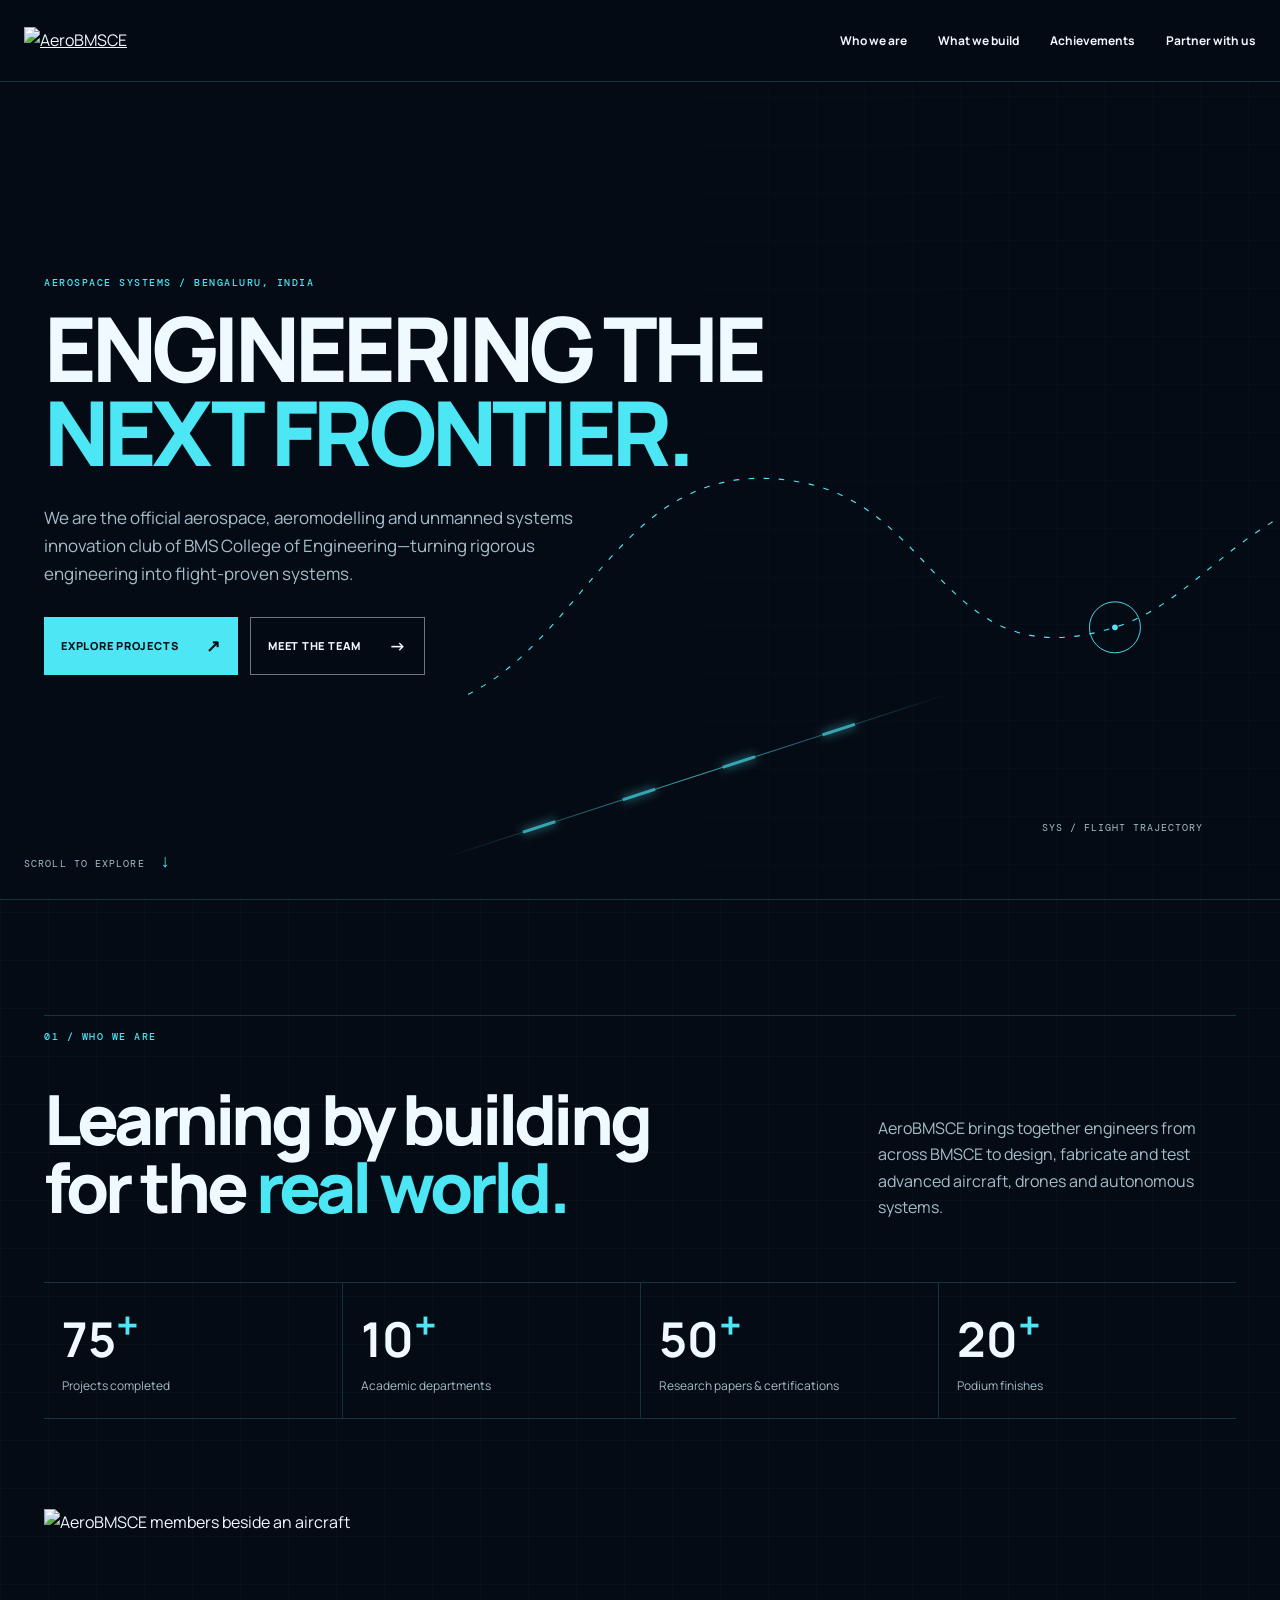
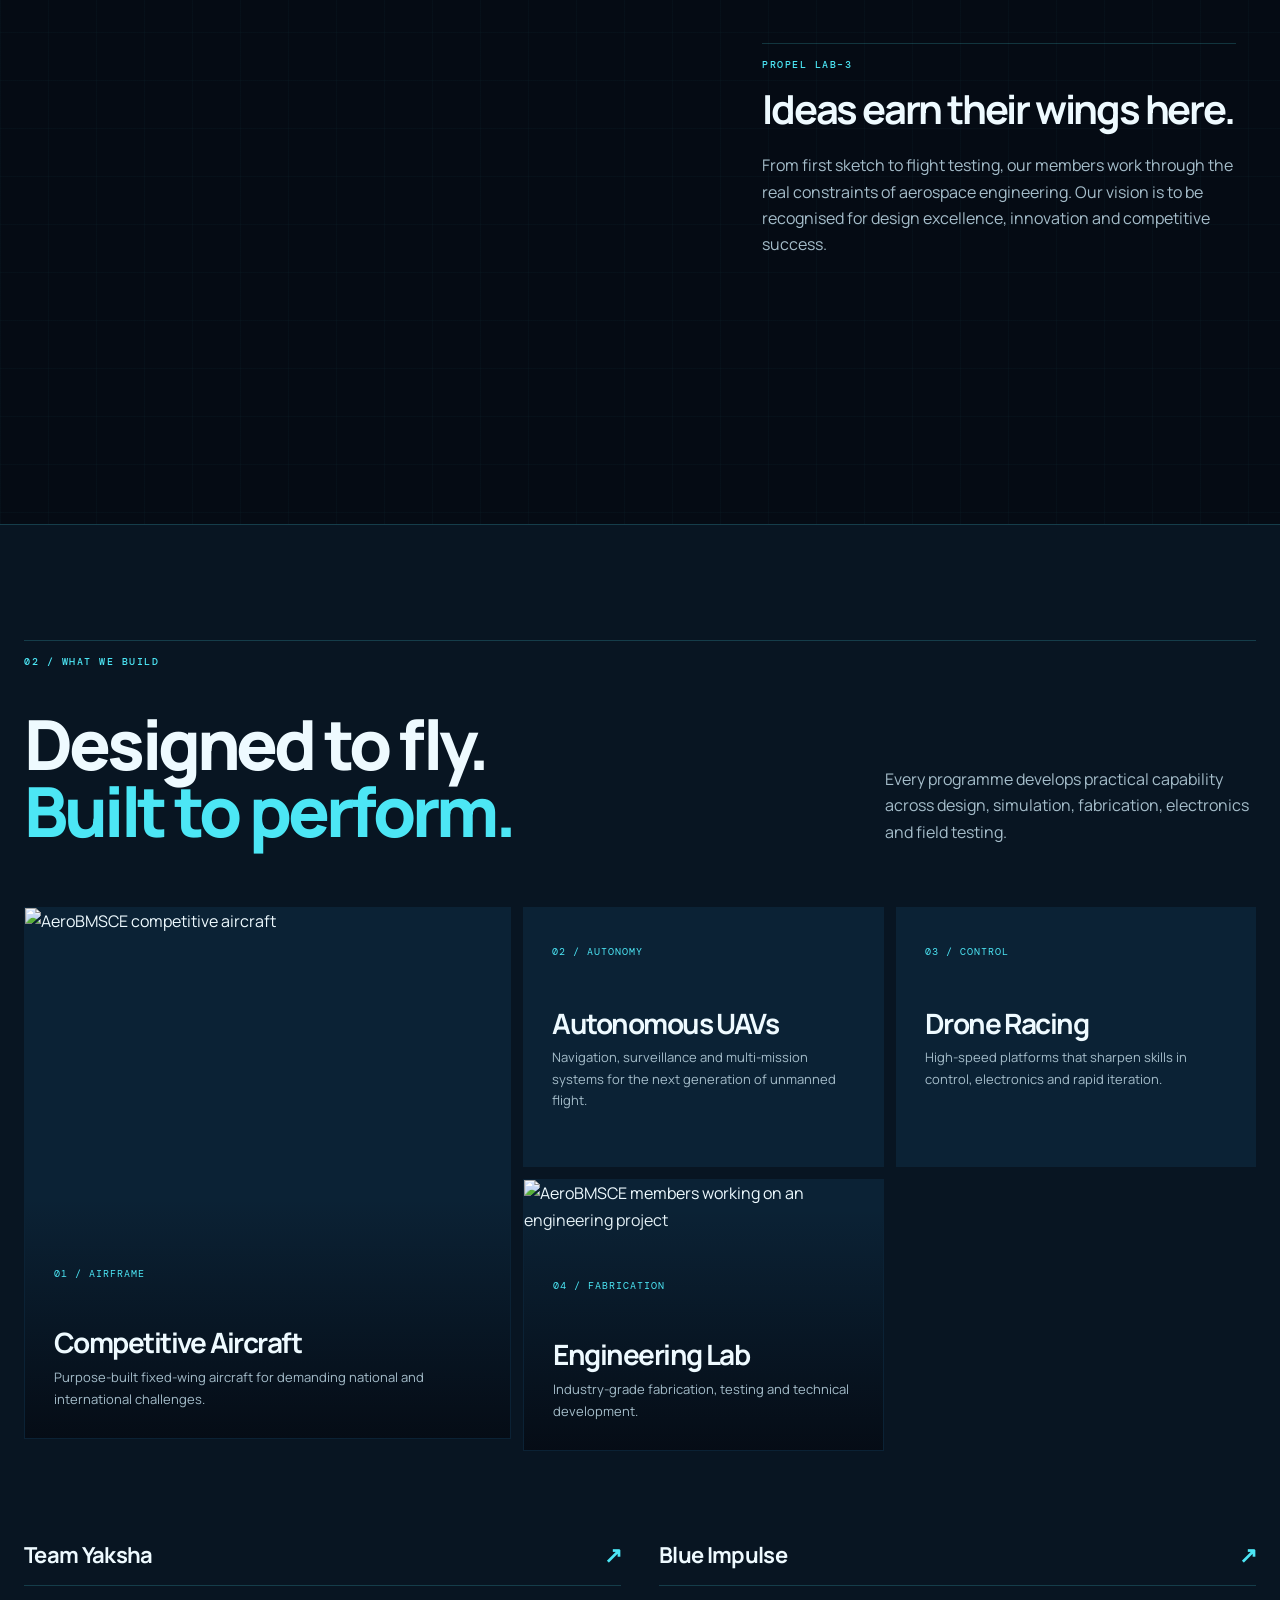
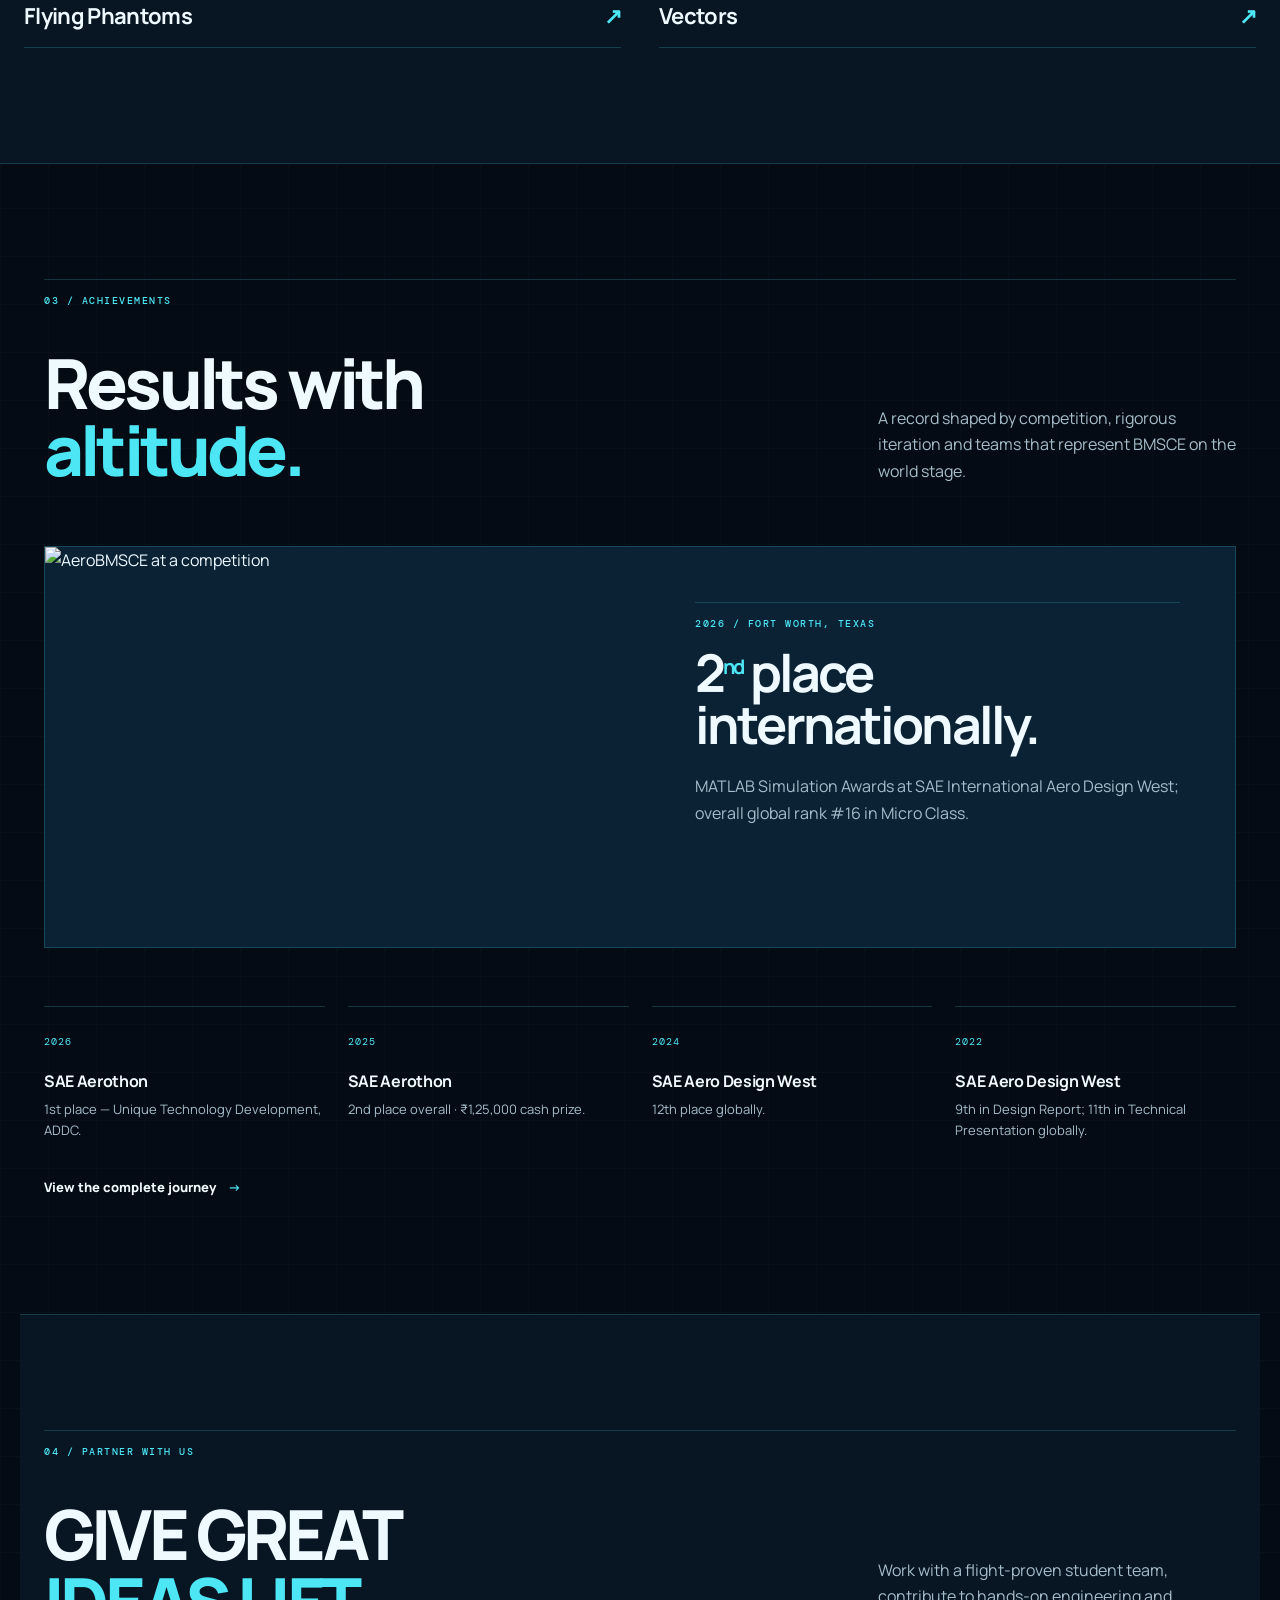
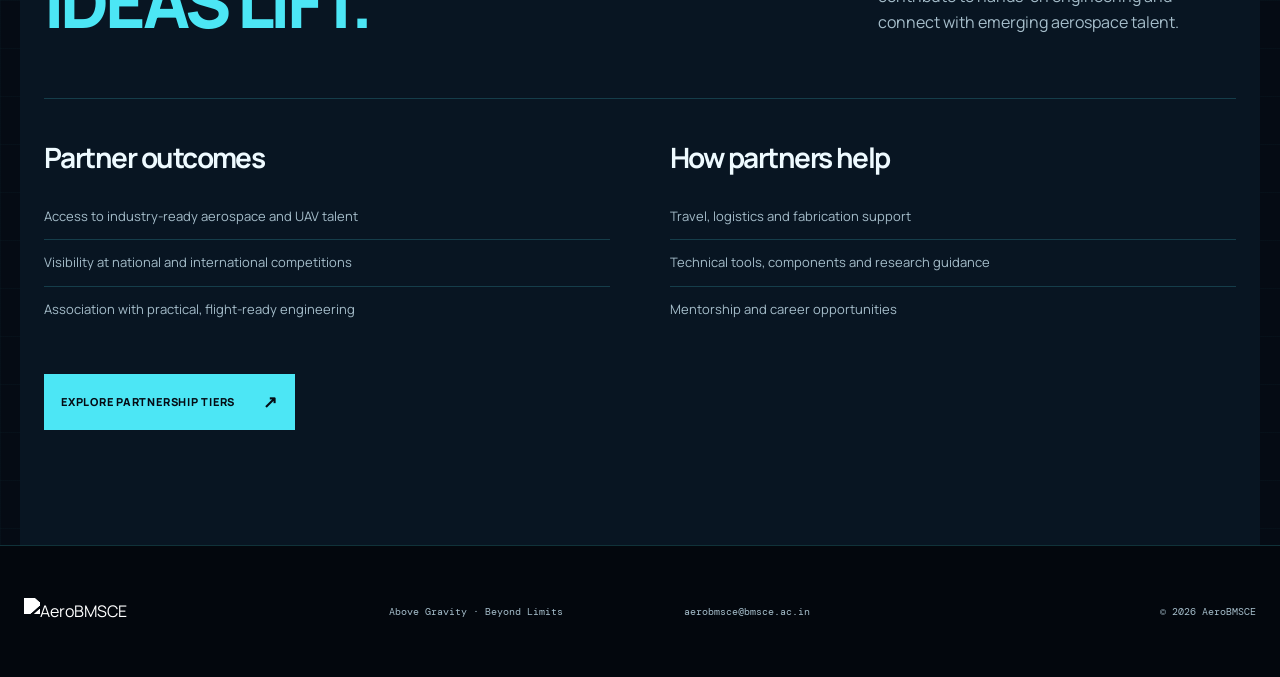
==== commit 82facbc1: "Load aircraft effects stylesheet directly" ====
--- a/index.html
+++ b/index.html
@@ -1,5 +1,5 @@
 <!doctype html>
-<html lang="en"><head><meta charset="utf-8"><meta name="viewport" content="width=device-width,initial-scale=1"><meta name="description" content="AeroBMSCE designs, builds and tests aircraft, UAVs and autonomous systems."><title>AeroBMSCE | Engineering the Next Frontier</title><link rel="preconnect" href="https://fonts.googleapis.com"><link rel="preconnect" href="https://fonts.gstatic.com" crossorigin><link href="https://fonts.googleapis.com/css2?family=DM+Mono:wght@400;500&family=Manrope:wght@400;500;600;700;800&display=swap" rel="stylesheet"><link rel="stylesheet" href="style.css"></head>
+<html lang="en"><head><meta charset="utf-8"><meta name="viewport" content="width=device-width,initial-scale=1"><meta name="description" content="AeroBMSCE designs, builds and tests aircraft, UAVs and autonomous systems."><title>AeroBMSCE | Engineering the Next Frontier</title><link rel="preconnect" href="https://fonts.googleapis.com"><link rel="preconnect" href="https://fonts.gstatic.com" crossorigin><link href="https://fonts.googleapis.com/css2?family=DM+Mono:wght@400;500&family=Manrope:wght@400;500;600;700;800&display=swap" rel="stylesheet"><link rel="stylesheet" href="style.css"><link rel="stylesheet" href="effects.css"></head>
 <body><a class="skip-link" href="#main">Skip to content</a><header class="site-header"><a class="brand" href="#top"><img src="images/header-logo.png" alt="AeroBMSCE"></a><button class="menu-toggle" type="button" aria-expanded="false" aria-controls="main-nav">Menu</button><nav id="main-nav" class="main-nav" aria-label="Primary navigation"><a href="#about">Who we are</a><a href="#projects">What we build</a><a href="#achievements">Achievements</a><a href="#partner">Partner with us</a></nav></header>
 <main id="main"><section id="top" class="hero"><div class="hero-image"></div><div class="flight-path" aria-hidden="true"><svg viewBox="0 0 900 500"><path d="M-30 370C128 322 154 90 360 135c139 31 147 208 325 152 87-28 120-107 246-148"/><circle cx="685" cy="287" r="27"/><circle class="dot" cx="685" cy="287" r="3"/></svg><small>SYS / FLIGHT TRAJECTORY</small></div><div class="hero-content"><p class="kicker">AEROSPACE SYSTEMS / BENGALURU, INDIA</p><h1>ENGINEERING THE<br><span>NEXT FRONTIER.</span></h1><p>We are the official aerospace, aeromodelling and unmanned systems innovation club of BMS College of Engineering—turning rigorous engineering into flight-proven systems.</p><div class="actions"><a class="button primary" href="#projects">Explore Projects <b>↗</b></a><a class="button secondary" href="journey.html#teams">Meet the Team <b>→</b></a></div></div><a class="scroll" href="#about">Scroll to explore <span>↓</span></a></section>
 <section id="about" class="section reveal"><p class="eyebrow">01 / WHO WE ARE</p><div class="heading"><h2>Learning by building<br>for the <span>real world.</span></h2><p>AeroBMSCE brings together engineers from across BMSCE to design, fabricate and test advanced aircraft, drones and autonomous systems.</p></div><div class="metrics"><div><b>75<sup>+</sup></b><span>Projects completed</span></div><div><b>10<sup>+</sup></b><span>Academic departments</span></div><div><b>50<sup>+</sup></b><span>Research papers &amp; certifications</span></div><div><b>20<sup>+</sup></b><span>Podium finishes</span></div></div><div class="editorial"><img src="images/photo8.jpg" alt="AeroBMSCE members beside an aircraft" loading="lazy"><div><p class="eyebrow">PROPEL LAB–3</p><h3>Ideas earn their wings here.</h3><p>From first sketch to flight testing, our members work through the real constraints of aerospace engineering. Our vision is to be recognised for design excellence, innovation and competitive success.</p></div></div></section>
--- a/effects.css
+++ b/effects.css
@@ -0,0 +1 @@
+.hero-image{z-index:0}.takeoff-overlay{position:absolute;inset:0;z-index:1;overflow:hidden;pointer-events:none}.runway-lights{position:absolute;left:34%;bottom:15%;width:41%;height:1px;opacity:.7;transform:rotate(-18deg);background:linear-gradient(90deg,transparent,var(--cyan),transparent)}.runway-lights i{position:absolute;top:-1px;width:34px;height:3px;background:var(--cyan);box-shadow:0 0 9px var(--cyan)}.runway-lights i:nth-child(1){left:15%}.runway-lights i:nth-child(2){left:35%}.runway-lights i:nth-child(3){left:55%}.runway-lights i:nth-child(4){left:75%}.takeoff-jet{position:absolute;left:43%;bottom:18%;width:82px;height:82px;opacity:0;animation:takeoff 12s cubic-bezier(.18,.72,.32,1) infinite;filter:drop-shadow(0 0 12px rgba(76,230,245,.92))}.takeoff-jet svg,.jet-cursor svg{display:block;width:100%;height:100%;fill:var(--cyan)}.jet-highlight{fill:#d9fcff}.jet-trail{position:absolute;left:37%;bottom:24%;width:16%;height:3px;opacity:0;background:linear-gradient(90deg,transparent,var(--cyan));transform-origin:right center;filter:drop-shadow(0 0 7px var(--cyan));animation:takeoff-trail 12s cubic-bezier(.18,.72,.32,1) infinite}.jet-cursor{position:fixed;z-index:100;width:34px;height:34px;margin:-5px 0 0 -5px;pointer-events:none;opacity:0;transition:opacity .12s;filter:drop-shadow(0 0 6px rgba(76,230,245,.9))}.jet-cursor.visible{opacity:1}@media (pointer:fine){body.jet-cursor-active,body.jet-cursor-active *{cursor:none!important}}@keyframes takeoff{0%,5%{transform:translate3d(0,0,0) rotate(-21deg) scale(.78);opacity:0}8%,68%{opacity:1}72%{transform:translate3d(50vw,-54vh,0) rotate(-21deg) scale(.66);opacity:0}100%{transform:translate3d(50vw,-54vh,0) rotate(-21deg) scale(.66);opacity:0}}@keyframes takeoff-trail{0%,5%{transform:scaleX(.08);opacity:0}8%,68%{opacity:.85}72%{transform:translate3d(48vw,-54vh,0) scaleX(3.5);opacity:0}100%{transform:translate3d(48vw,-54vh,0) scaleX(3.5);opacity:0}}@media(max-width:800px){.takeoff-overlay{opacity:.7}.takeoff-jet{width:54px;height:54px;left:50%}}@media(prefers-reduced-motion:reduce){.takeoff-jet{animation:none;opacity:1;transform:translate3d(8vw,-8vh,0) rotate(-21deg) scale(.9)}.jet-trail{animation:none;opacity:.8;transform:translate3d(6vw,-8vh,0) scaleX(1.5)}.jet-cursor{transition:none}}
